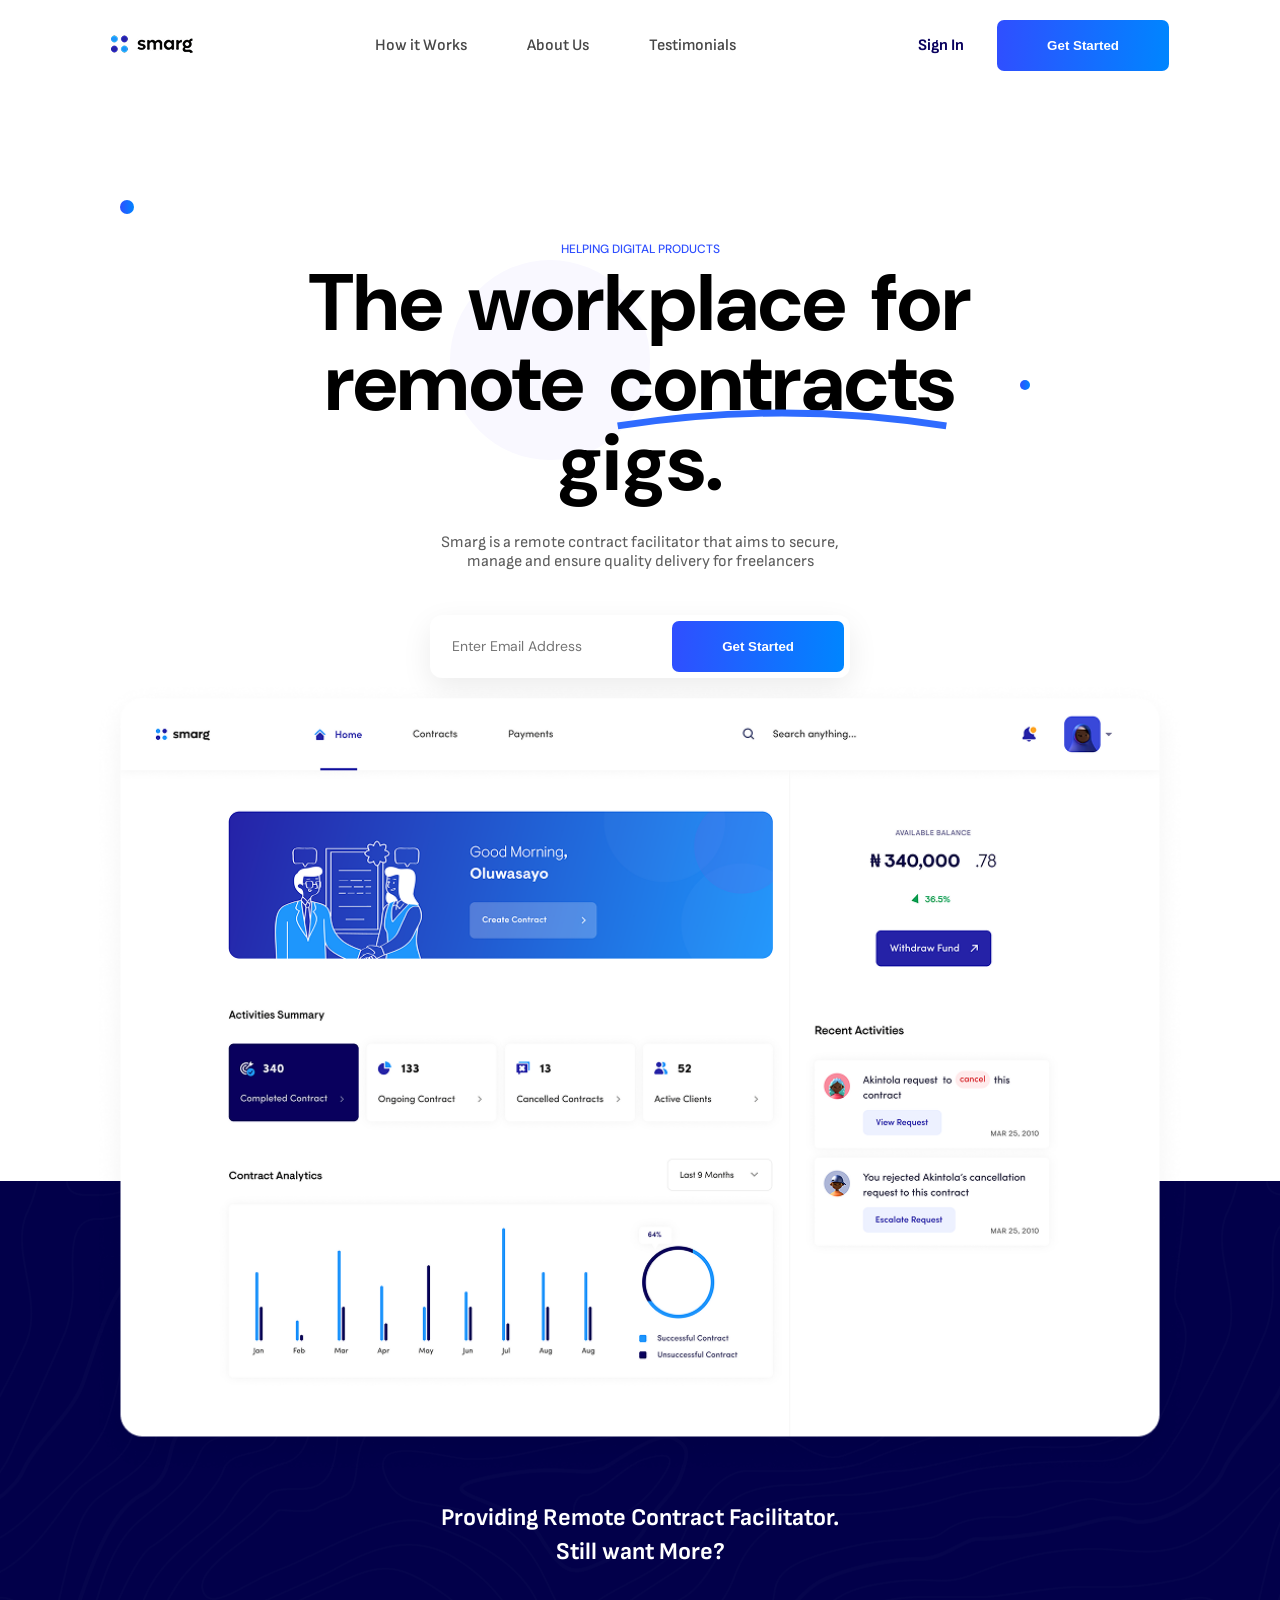
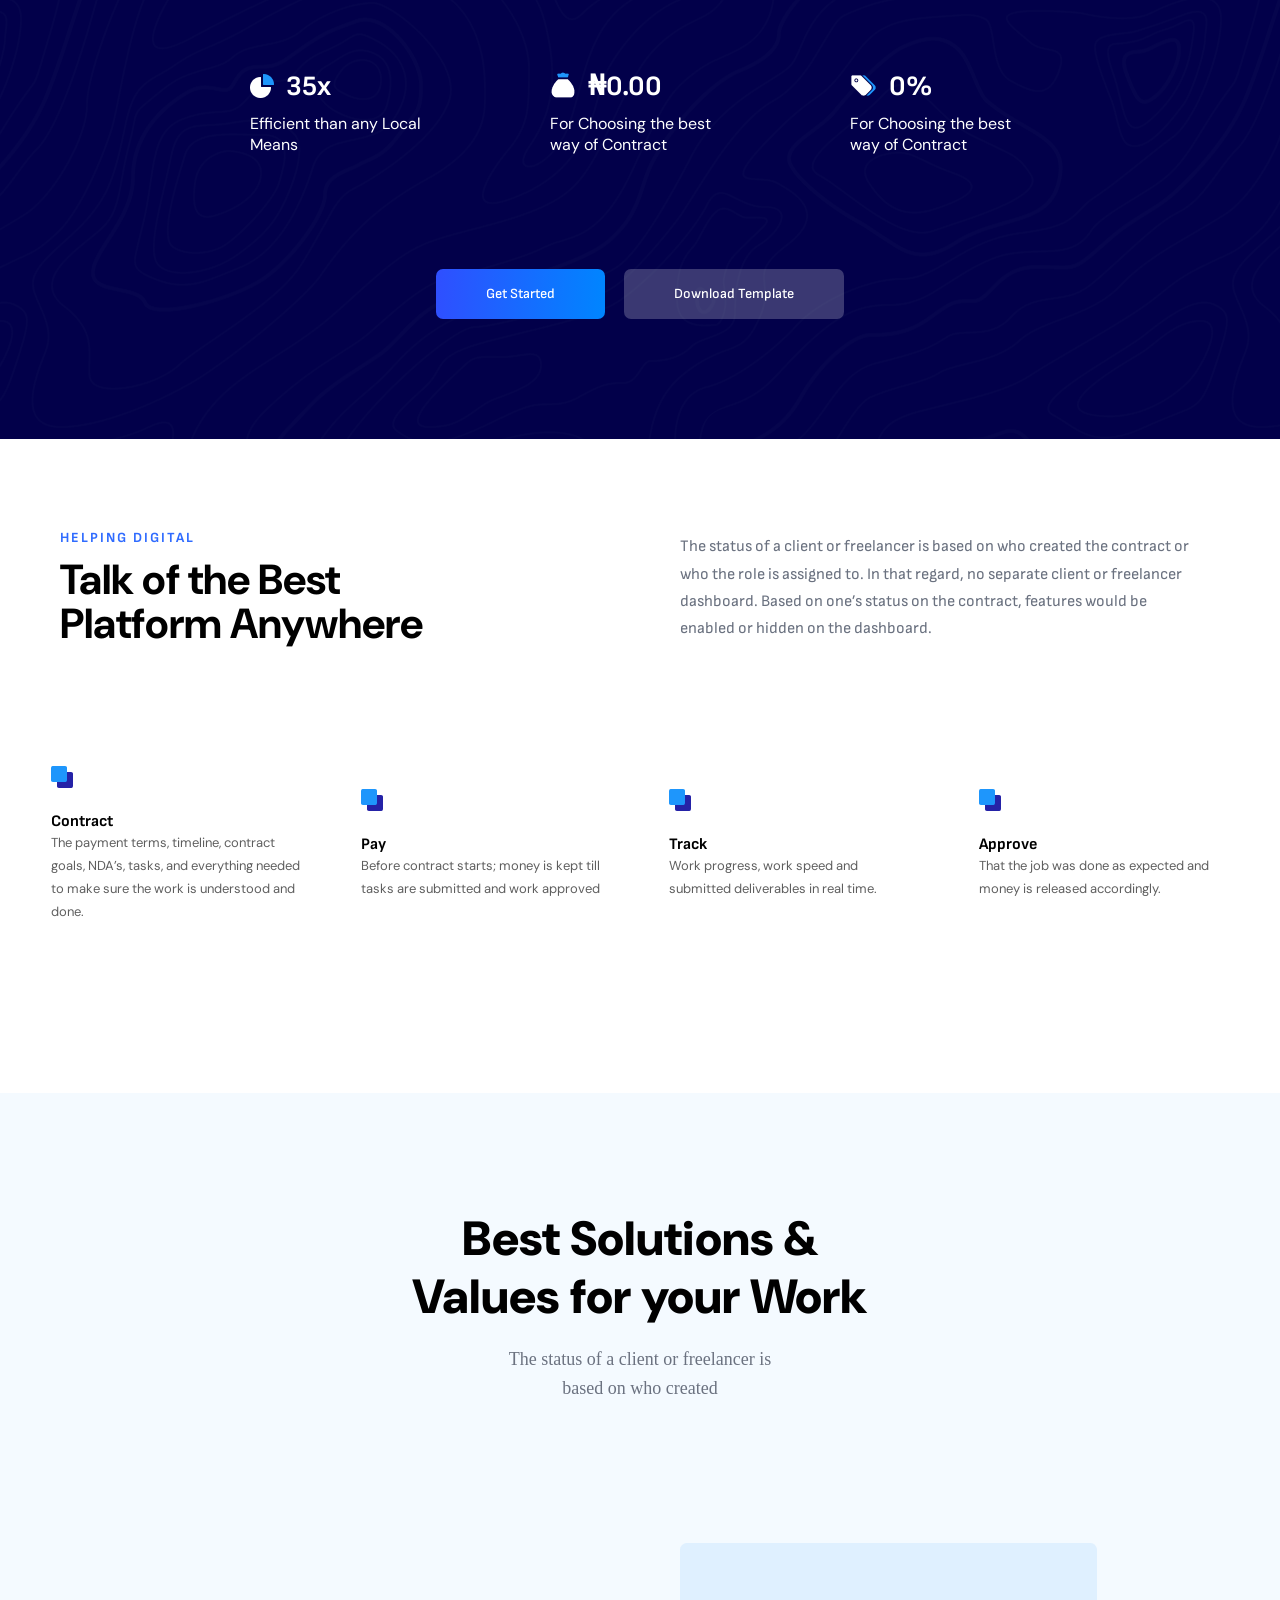
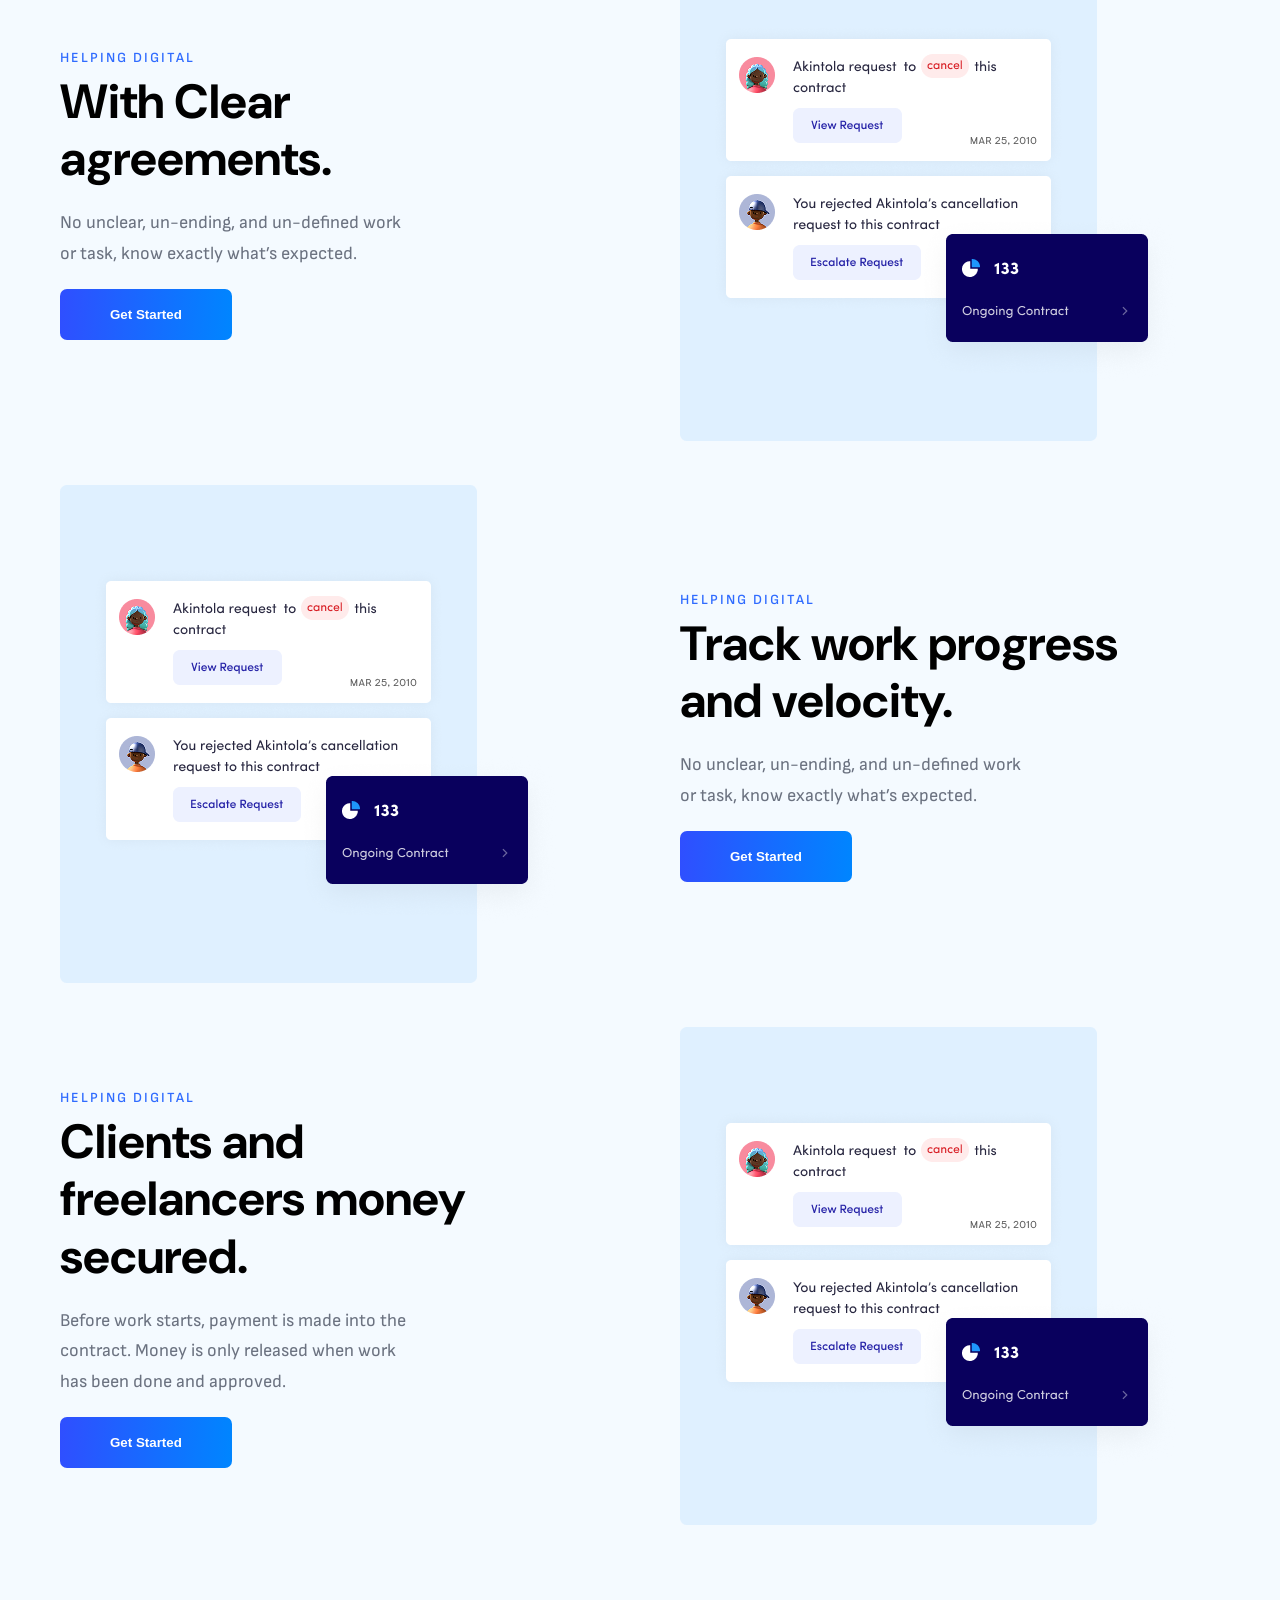
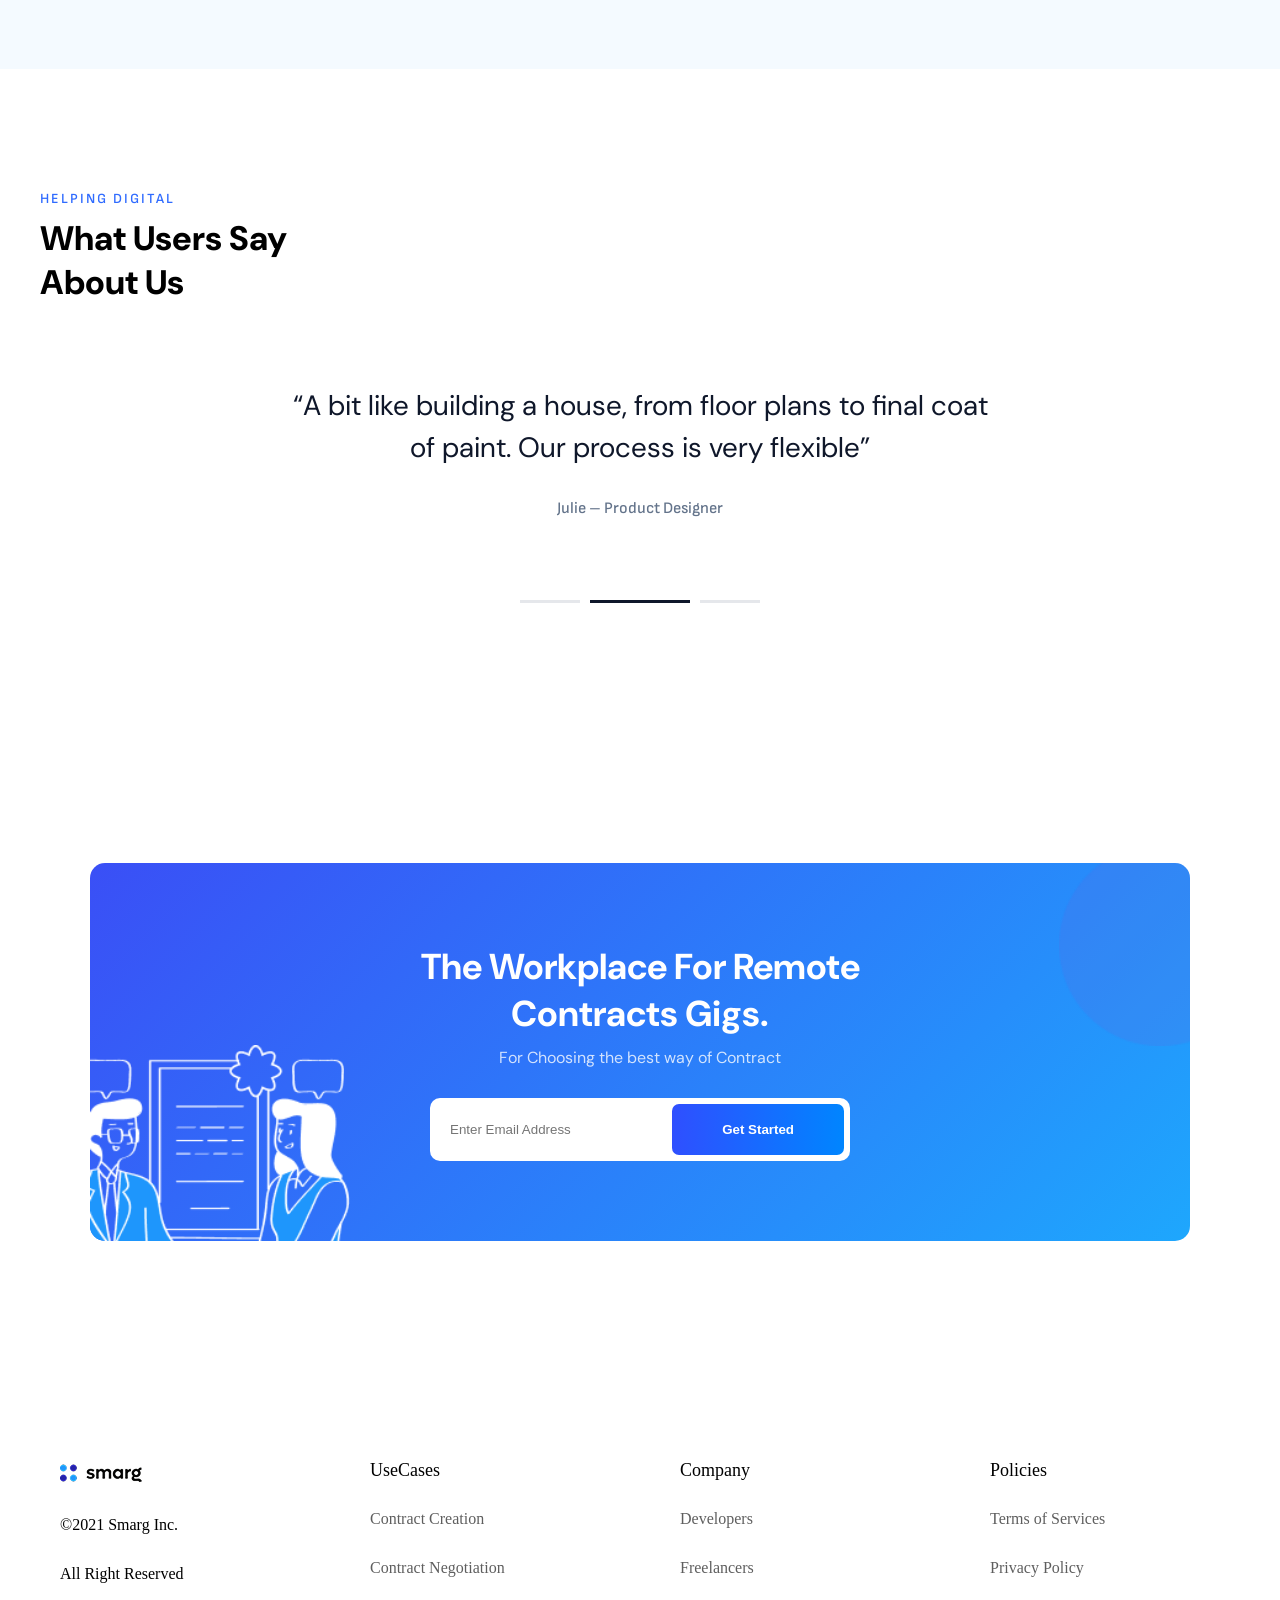
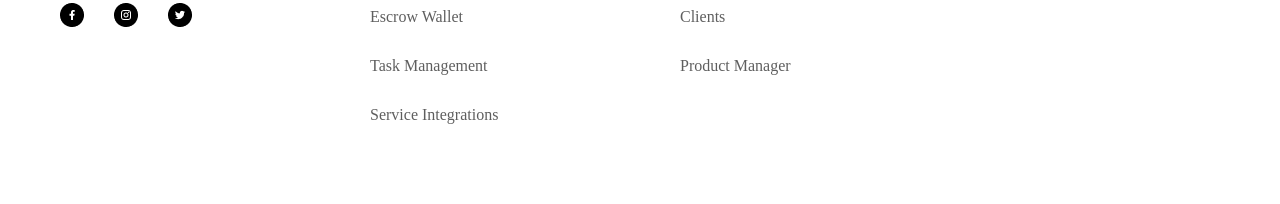
==== index.html @ bbb9fcf0 "Privacy pOLICY PAGE COMPLETED" ====
<!doctype html>
<html lang="en">
  <head>
    <meta charset="UTF-8" />
    <meta name="viewport" content="width=device-width, initial-scale=1.0" />
    <title>Home - Smarg</title>
    <link rel="stylesheet" href="assets/css/style.css" />
    <link rel="preconnect" href="https://fonts.googleapis.com" />
    <link rel="preconnect" href="https://fonts.gstatic.com" crossorigin />
    <link
      href="https://fonts.googleapis.com/css2?family=DM+Sans:ital,opsz,wght@0,9..40,100..1000;1,9..40,100..1000&family=Sofia+Sans:ital,wght@0,1..1000;1,1..1000&display=swap"
      rel="stylesheet"
    />
    <link rel="icon" type="image/jpeg/png" href="/assets/img/favicon.jpeg" />
  </head>
  <body>
    <!-- Header section  -->
    <section class="header">
      <div class="logo">
        <a href="index.html"><img src="assets/img/logo.png" /></a>
      </div>
      <div class="hamburger" id="hamburger">☰</div>

      <div class="mobile-menu" id="mobileMenu">
        <nav>
          <a href="#how">How it Works</a>
          <a href="about.html">About Us</a>
          <a href="#testimonials">Testimonials</a>
        </nav>

        <div class="nav-btn">
          <a href="#">Sign In</a>
          <button class="nav-sec">Get Started</button>
        </div>
      </div>
    </section>

    <!-- Hero Section  -->
    <section class="hero">
      <h4>Helping digital products</h4>

      <div class="hero-text">
        <h1>
          The workplace for remote
          <span class="highlight">
            contracts
            <svg class="underline" viewBox="0 0 200 20">
              <path
                d="M5 15 Q100 0 195 15"
                stroke="#2F6BFF"
                stroke-width="4"
                fill="none"
              />
            </svg>
          </span>
          gigs.
        </h1>
      </div>
      <p>
        Smarg is a remote contract facilitator that aims to secure, manage and
        ensure quality delivery for freelancers
      </p>
      <div class="hero-btn">
        <input type="email" placeholder="Enter Email Address" />
        <button class="nav-sec">Get Started</button>
      </div>
      <div class="bubble bubble1"></div>
      <div class="bubble bubble2"></div>
      <div class="bubble bubble3"></div>
    </section>
    <section class="dashboard-preview">
      <img src="assets/img/hero-img.png" class="dashboard-img" />
    </section>

    <section class="features">
      <h2>
        Providing Remote Contract Facilitator. <br />
        Still want More?
      </h2>
      <div class="features-grid">
        <div class="features-card">
          <div class="ft-head">
            <img src="assets/img/ft1.png" alt="features-icon" />
            <h3>35x</h3>
          </div>
          <p>Efficient than any Local Means</p>
        </div>
        <div class="features-card">
          <div class="ft-head">
            <img src="assets/img/ft2.png" alt="features-icon" />
            <h3>₦0.00</h3>
          </div>
          <p>For Choosing the best way of Contract</p>
        </div>
        <div class="features-card">
          <div class="ft-head">
            <img src="assets/img/ft3.png" alt="features-icon" />
            <h3>0%</h3>
          </div>
          <p>For Choosing the best way of Contract</p>
        </div>
      </div>
      <div class="features-btn">
        <button class="ft-btn">Get Started</button>
        <button class="ft-btn secondary">Download Template</button>
      </div>
    </section>

    <!-- Helping Digital Section  -->
    <section class="helping" id="how">
      <div class="helping-container">
        <div class="helping-left">
          <h3>HELPING DIGITAL</h3>
          <h2>Talk of the Best Platform Anywhere</h2>
        </div>

        <div class="helping-right">
          <p>
            The status of a client or freelancer is based on who created the
            contract or who the role is assigned to. In that regard, no separate
            client or freelancer dashboard. Based on one’s status on the
            contract, features would be enabled or hidden on the dashboard.
          </p>
        </div>
      </div>
      <div class="helping-grid">
        <div class="helping-card">
          <img src="assets/img/helping-icon.png" alt="helping-icon" />
          <h3>Contract</h3>
          <p>
            The payment terms, timeline, contract goals, NDA’s, tasks, and
            everything needed to make sure the work is understood and done.
          </p>
        </div>
        <div class="helping-card">
          <img src="assets/img/helping-icon.png" alt="helping-icon" />
          <h3>Pay</h3>
          <p>
            Before contract starts; money is kept till tasks are submitted and
            work approved
          </p>
        </div>
        <div class="helping-card">
          <img src="assets/img/helping-icon.png" alt="helping-icon" />
          <h3>Track</h3>
          <p>
            Work progress, work speed and submitted deliverables in real time.
          </p>
        </div>
        <div class="helping-card">
          <img src="assets/img/helping-icon.png" alt="helping-icon" />
          <h3>Approve</h3>
          <p>
            That the job was done as expected and money is released accordingly.
          </p>
        </div>
      </div>
    </section>
    <!-- CTA Features Section  -->
    <section class="cta">
      <h1>Best Solutions & Values for your Work</h1>
      <p>The status of a client or freelancer is based on who created</p>
      <div class="agreements">
        <div class="agreements-container">
          <div class="agreements-left">
            <span class="tag">HELPING DIGITAL</span>
            <h2>With Clear <br />agreements.</h2>
            <p>
              No unclear, un-ending, and un-defined work or task, know exactly
              what’s expected.
            </p>
            <button class="nav-sec">Get Started</button>
          </div>
          <div class="agreements-right">
            <img src="assets/img/cta1.png" alt="agreements ui" />
          </div>
        </div>

        <div class="agreements-container">
          <div class="agreements-left">
            <img src="assets/img/cta1.png" alt="agreements ui" />
          </div>
          <div class="agreements-left">
            <span class="tag">HELPING DIGITAL</span>
            <h2>Track work progress <br />and velocity.</h2>
            <p>
              No unclear, un-ending, and un-defined work or task, know exactly
              what’s expected.
            </p>
            <button class="nav-sec">Get Started</button>
          </div>
        </div>

        <div class="agreements-container">
          <div class="agreements-left">
            <span class="tag">HELPING DIGITAL</span>
            <h2>
              Clients and <br />freelancers money<br />
              secured.
            </h2>
            <p>
              Before work starts, payment is made into the contract. Money is
              only released when work has been done and approved.
            </p>
            <button class="nav-sec">Get Started</button>
          </div>
          <div class="agreements-right">
            <img src="assets/img/cta1.png" alt="agreements ui" />
          </div>
        </div>
      </div>
    </section>

    <!-- Testionials Section  -->
    <section class="testimonials" id="testimonials">
      <div class="testimonials-head">
        <span class="tag">HELPING DIGITAL</span>
        <h2>What Users Say<br />About Us</h2>
      </div>

      <div class="testimonial-wrapper">
        <div class="testimonial-slider" id="testimonialSlider">
          <div class="testimonial">
            <p>
              “A bit like building a house, from floor plans to final coat of
              paint. Our process is very flexible”
            </p>
            <span class="author">Julie – Product Designer</span>
          </div>

          <div class="testimonial">
            <p>
              “Working with this platform completely changed how we manage
              contracts. Everything is organized and clear.”
            </p>
            <span class="author">Daniel – Startup Founder</span>
          </div>

          <div class="testimonial">
            <p>
              “The easiest way I've ever managed freelance contracts. Payments
              and approvals are seamless.”
            </p>
            <span class="author">Sophia – Freelancer</span>
          </div>
        </div>
      </div>

      <div class="slider-indicator">
        <div class="line"></div>
        <div class="line active"></div>
        <div class="line"></div>
      </div>
    </section>

    <!-- FOOTER CTA Section  -->
    <section class="cta2">
      <div class="cta-banner">
        <img src="assets/img/footer-cta.png" class="cta-illustration" />
        <img src="assets/img/footer-cta2.png" class="cta-illustrat" />

        <div class="cta-content">
          <h2>The workplace for remote contracts gigs.</h2>
          <p>For Choosing the best way of Contract</p>

          <div class="cta-input">
            <input type="email" placeholder="Enter Email Address" />
            <button class="nav-sec">Get Started</button>
          </div>
        </div>
      </div>
    </section>
    <!-- FOOTER Section  -->
    <section class="footer">
      <div class="footer-card">
        <img src="assets/img/logo.png" alt="footer logo" />
        <p>©2021 Smarg Inc.</p>
        <p>All Right Reserved</p>
        <div class="socials">
          <img src="assets/img/facebook-icon.png" alt="facebook-icon" />
          <img src="assets/img/instagram-icon.png" alt="instagram-icon" />
          <img src="assets/img/twitter-icon.png" alt="twitter-icon" />
        </div>
      </div>
      <div class="footer-card">
        <h3>UseCases</h3>
        <a href="#">Contract Creation</a>
        <a href="#">Contract Negotiation</a>
        <a href="#">Escrow Wallet</a>
        <a href="#">Task Management</a>
        <a href="#">Service Integrations</a>
      </div>
      <div class="footer-card">
        <h3>Company</h3>
        <a href="#">Developers</a>
        <a href="#">Freelancers</a>
        <a href="#">Clients</a>
        <a href="#">Product Manager</a>
      </div>
      <div class="footer-card">
        <h3>Policies</h3>
        <a href="#">Terms of Services</a>
        <a href="privacy-policy.html">Privacy Policy</a>
      </div>
    </section>
    <script src="assets/js/script.js"></script>
  </body>
</html>
---- assets/css/style.css ----
@import url('https://fonts.googleapis.com/css2?family=DM+Sans:ital,opsz,wght@0,9..40,100..1000;1,9..40,100..1000&family=Sofia+Sans:ital,wght@0,1..1000;1,1..1000&display=swap');
* {
  margin: 0;
  padding: 0;
  box-sizing: border-box;
}

body {
  /* font-family: 'Rubik', sans-serif; */
  background: #ffffff;
}

.header{
    display: flex;
    flex-direction: row;
    justify-content: space-around;
    padding: 20px;
    /* margin-top: 50px; */
    align-content: center;
    align-items: center;
    position: relative;
}

nav{
    display: flex;
    flex-direction: row;
    justify-content: space-around;
    gap: 60px
}

nav a{
    display: flex;
    text-decoration: none;
    justify-content: space-around;
    color: #474747;
    font-weight: 600;
    letter-spacing: 0%;
    line-height: 100%;
    font-family: "Sofia Sans", sans-serif;
}

nav a:hover{
    color:#2F6BFF
}

.nav-btn{
    display: flex;
    gap: 33px;
    text-decoration: none;
    flex-direction: row;
    justify-content: center;
    align-items: center;
}

.nav-btn a{
    text-decoration: none;
     font-family: "Sofia Sans", sans-serif;
    font-weight: 700;
    color: #09005D;
}

.nav-btn a:hover{
    color: #2F4FFF;
}

.nav-sec{
    padding: 18px 50px;
    background: linear-gradient(92.21deg, #2F4FFF 0.53%, #0085FF 99.3%);
    border-radius: 7px;
    /* height: 50px; */
    color: #FFFFFF;
    border: none;
    font-weight: 800;
    transition: transform 0.3s ease, box-shadow 0.3s ease;
}
.nav-sec:hover{
    background:linear-gradient(135deg,#02004a,#1ea7fd);
    cursor: pointer;
    transform: scale(1.05);
}

.hamburger {
    display: none;
    font-size: 28px;
    cursor: pointer;
}

.mobile-menu {
    display: contents; 
}

/* HERO Section  */

.hero{
   /* position:relative; */
    display:flex;
    flex-direction: column;
    justify-content:center;
    align-items:center;
    text-align:center;
    margin-top: 150px;
   
}

.hero h4{
    color: #2F4FFF;
    text-align: center;
    font-weight: 500;
    font-size: 12px;
    line-height: 139%;
    letter-spacing: 17.5%;
    font-family: "DM Sans", sans-serif;
    text-transform: uppercase;
}


.hero h1{
    font-size: 80px;
    text-align: center;
    line-height: 100%;
    letter-spacing: 0%;
    word-spacing: 9px;
     font-family: "DM Sans", sans-serif;
     margin-top: 5px;
     max-width: 750px;
}
.highlight{
    position: relative;
    display: inline-block;
}

.underline{
    position: absolute;
    left: 0;
    bottom: -12px;
    width: 100%;
}
.hero-text{
    position: relative;
    z-index: 2;
}
.hero p{
    font-size: 16px;
    text-align: center;
    color: #000000A1;
    margin-top: 30px;
    max-width: 450px;
     font-family: "Sofia Sans", sans-serif;
}

.hero-btn{
    display:flex;
    align-items:center;
    background:white;
    border-radius:12px;
    padding:6px;
    width:420px;
    box-shadow:0px 10px 30px rgba(0,0,0,0.08);
    margin-top: 44px;
}

.hero-btn input{
    flex:1;
    border:none;
    outline:none;
    padding:16px;
    font-family:"DM Sans", sans-serif;
    font-size:14px;
}

.bubble{
    position:absolute;
    border-radius:50%;
    z-index: 1;
    animation:float 6s ease-in-out infinite;
    @keyframes float{
0%{transform:translateY(0);}
50%{transform:translateY(-10px);}
100%{transform:translateY(0);}
    }
}

.bubble1{
    width:14px;
    height:14px;
    background: linear-gradient(92.21deg, #2F4FFF 0.53%, #0085FF 99.3%);
    left:120px;
    top:200px;
}

.bubble2{
    width:10px;
    height:10px;
    background: linear-gradient(92.21deg, #2F4FFF 0.53%, #0085FF 99.3%);

    right:250px;
    top:380px;
}

.bubble3{
    width:200px;
    height:200px;
    background:#F9F8FF;
    left:450px;
    top:260px;
}

hero-img{
    position: absolute;
    animation:float 6s ease-in-out infinite;
    @keyframes float{
0%{transform:translateY(0);}
50%{transform:translateY(-10px);}
100%{transform:translateY(0);}
    }
}

.dashboard-preview{
    text-align:center;
}

.dashboard-img{
    max-width:1100px;
    width:100%;
    margin-bottom:-300px;
    position:relative;
    z-index:2;
border-radius:20px;
}

/* Features Section  */

.features{
    background:#02004a;
    background-image:url(/assets/img/das-back.png);
    padding-top:320px;
    padding-bottom:120px;
    color:white;
    text-align:center;
    /* position:relative; */
}


.features h2{
    color: white;
   font-family: "Sofia Sans", sans-serif;
   font-size: 24px;
   line-height: 34px;
   letter-spacing: 0%;
   font-weight: 700;
}

.features-grid{
    display:grid;
    grid-template-columns: repeat(3, auto);
    justify-content:center;
    gap:80px;
    margin-top:80px;
}

.ft-head{
    display:flex;
    align-items:center;
    gap:12px;
}

.ft-head h3{
    font-size:28px;
     font-family: "Sofia Sans", sans-serif;
}
.features-card{
    text-align: left;
    display: flex;
    justify-content: center;
    flex-direction: column;
    padding: 20px;
    max-width:220px;
}

.features-card p{
    padding-top: 10px;
    font-family: "DM Sans", sans-serif;
}

.features-btn{
    display: flex;
    flex-direction: row;
    justify-content: center;
    gap: 19px;
    padding-top: 94px;
}

.ft-btn{
    padding: 18px 50px;
    border-radius: 7px;
    background: linear-gradient(92.21deg, #2F4FFF 0.53%, #0085FF 99.3%);
    border: none;
    color: white;
    font-family: "Sofia Sans", sans-serif;
    font-weight: 500;
    font-size: 14px;
    line-height: 100%;
    letter-spacing: 0%;
    cursor: pointer;
    
}
.ft-btn:hover{
    background:linear-gradient(135deg,#0c06d1,#055484);
}

.secondary{
     background: rgba(255, 255, 255, 0.22);

}

.secondary:hover{
    background:rgba(31, 100, 204, 0.22);
}

/* Helping Digital Section  */
.helping{
    padding:70px 1px;
}

.helping-container{
    max-width:1200px;
    margin:auto;
    display:grid;
    grid-template-columns:1fr 1fr;
    align-items:center;
    gap:80px;
    padding: 20px;
}

.helping-left h3{
    color:#2F6BFF;
    font-size:14px;
    letter-spacing:2px;
    margin-bottom:12px;
    font-family: "Sofia Sans", sans-serif;
}

.helping-left h2{
    font-size:42px;
    line-height:44px;
    letter-spacing: 0%;
    font-weight: 700;
    max-width:420px;
    font-family: "DM Sans", sans-serif;
}

.helping-right p{
    font-size:16px;
    line-height:1.7;
    color:#6b7280;
    max-width:520px;
    font-family: "Sofia Sans", sans-serif;
}

.helping-grids{
    display: grid;
    grid-template-columns: repeat(2, auto);
    padding: 100px 50px;
    align-items: center;
    justify-content: center;
    gap: 60px;
}
.helping-grid{
    display: grid;
    grid-template-columns: repeat(4, auto);
    padding: 100px 50px;
    align-items: center;
    justify-content: center;
    gap: 60px;
}


.helping-card{
    max-width: 250px;
   cursor: pointer;
   transition: transform 0.3s ease, box-shadow 0.3s ease;
    
}
.helping-card:hover{
    transform: scale(1.05);
}

.helping-card h3{
    font-size: 16px;
    font-family: "Sofia Sans", sans-serif;
    font-weight: 700;
    margin-top: 20px;

}

.helping-card p{
    font-size: 13px;
    font-family: "DM Sans", sans-serif;
    color: rgba(0, 0, 0, 0.63);
    line-height: 23px;
    letter-spacing: 0%;

}

/* CTA Features Section  */
.cta{
    background: rgba(244, 250, 255, 1);
    width: 100%;

}

.cta h1{
    font-family:"DM Sans", sans-serif;
    font-weight:900;
    font-size:48px;
    line-height:1.2;
    max-width:500px;
    padding-top: 117px;
    margin:0 auto;
    text-align: center;
}

.cta p{
    margin:20px auto 0 auto;
    max-width:280px;
    font-size:18px;
    color:#6b7280;
    line-height:1.6;
    text-align: center;
}

.cta-ft h4{
    color:#0085FF;
}

.agreements{
    padding:120px 20px;
}

.agreements-container{
    max-width:1200px;
    margin:auto;
    display:grid;
    grid-template-columns:1fr 1fr;
    align-items:center;
    gap:80px;
    padding-top: 54px;
    padding: 20px;
}


.tag{
    color:#2F6BFF;
    font-size:14px;
    letter-spacing:2px;
    font-weight:600;
    font-family: "Sofia Sans", sans-serif;
}

.agreements-left{
    max-width:480px;
}

.agreements-left h2{
    font-size:48px;
    line-height:1.2;
    padding-top: 7px;
    font-family:"DM Sans", sans-serif;
}

.agreements-left p{
    text-align:left;
    color:#6b7280;
    line-height:1.7;
    margin:20px 0 20px 0;
    max-width: 350px;
    font-family: "Sofia Sans", sans-serif;
}


.agreements-right {
    width:100%;
    max-width:480px;
}

.about2{
  width: 100%;
  height: auto;
  display: block;
  padding: 20px;

}

/* Testimonial Section  */
.testimonials{
padding:120px 20px;
text-align:center;
overflow:hidden;
}

.testimonials-head{
max-width:1200px;
margin:auto;
text-align:left;
}

.testimonials-head h2{
font-size:34px;
margin-top:10px;
font-family: "DM Sans", sans-serif;

font-weight: 800;
line-height: 44px;
letter-spacing: 0%;

}

.testimonial-wrapper{
margin-top:80px;
overflow:hidden;
}

.testimonial-slider{
display:flex;
transition:transform 0.4s ease;
}

.testimonial{
min-width:100%;
padding:0 20px;
}

.testimonial p{
font-size:28px;
line-height:1.5;
max-width:700px;
margin:auto;
color:#0f172a;
font-family: "DM Sans", sans-serif;
}

.author{
display:block;
margin-top:30px;
color:#64748b;
font-weight:500;
font-family: "Sofia Sans", sans-serif;
}

.slider-indicator{
display:flex;
justify-content:center;
gap:10px;
margin-top:40px;
}

.line{
width:60px;
height:3px;
background:#e5e7eb;
transition:all .3s;
cursor: pointer;
}

.line.active{
width:100px;
background:#0f172a;
}

/* Footer CTA Section  */
.cta2{
    padding: 20px;
}
.cta-banner{
max-width:1100px;
margin:120px auto;
background:linear-gradient(135deg,#3a4ff6,#1ea7fd);
border-radius:15px;
padding:80px 20px;
position:relative;
overflow:hidden;
text-align:center;
}

.cta-content{
max-width:700px;
margin:auto;
color:white;
}

.cta-content h2{
max-width:500px;
margin:0 auto;
text-align:center;
font-size: 36px;
font-family: "DM Sans", sans-serif;
text-transform: capitalize;
}

.cta-content p{
max-width:400px;
font-size: 16px;
font-weight: 400;
margin:10px auto 30px auto;
text-align:center;
font-family: "DM Sans", sans-serif;
color: #FFFFFFC9;

}

.cta-illustration{
position:absolute;
bottom:0;
left:0;
width:260px;
}

.cta-illustrat{
position:absolute;
top:0;
right:0;
width:131px;
pointer-events:none;
}

.cta-input{
display:flex;
justify-content:center;
background:white;
padding:6px;
border-radius:10px;
max-width:420px;
margin:30px auto 0;
font-family: "Sofia Sans", sans-serif;
}

.cta-input input{
flex:1;
border:none;
padding:14px;
outline:none;
}

/* Footer Section  */
.footer{
    display:grid;
    grid-template-columns:repeat(4, 1fr);
    max-width:1200px;
    margin:auto;
    padding:80px 20px;
    gap:80px;
}
.footer p{
    padding-top: 31px;
}

.footer-card{
    display:flex;
    flex-direction:column;
}
.socials{
    padding-top: 20px;
    display: flex;
    flex-direction: row;
    gap: 30px;
     transition: transform 0.3s ease, box-shadow 0.3s ease;
}
.socials img:hover{
    opacity: 0.3;
    transform: scale(1.05);
}
.footer h3{
    font-size: 18px;
    font-weight: 500;
    line-height: 100%;
    letter-spacing: 0%;
    
}

.footer a{
    text-decoration: none;
    color: #000000A1;
    display: flex;
    flex-direction: column;
    gap: 60px;
    padding-top: 31px;
    transition: transform 0.3s ease, box-shadow 0.3s ease;
}
.footer a:hover{
    color:#0085FF;
    transform: scale(1.05);
}

.footer-card img{
    max-width: 82px;
}

/* Policy Section */
.policies {
    padding: 80px 20px;
    display: flex;
    justify-content: center;
    margin-top: 150px;
}

.policies-container {
    max-width: 900px;
    width: 100%;
}

.policies h2 {
    font-size: 28px;
    font-weight: 800;
    color: #111;
    margin-bottom: 15px;
    margin-top: 40px;
    font-family: "Sofia Sans", sans-serif;
}

.policies h3 {
    font-size: 18px;
    font-weight: 700;
    color: #111;
    margin-top: 25px;
    margin-bottom: 10px;
    font-family: "Sofia Sans", sans-serif;
}

.policies p {
    font-size: 15px;
    line-height: 1.8;
    color: #666;
    margin-bottom: 20px;
    font-family: "Sofia Sans", sans-serif;
}

.policies h2:first-child {
    margin-top: 0;
}

/* Responsiveness */
@media (max-width: 450px) {
    nav{
        display: none;
    }
    .hamburger {
        display: block;
    }

    nav,
    .nav-btn {
        display: none;
    }
    .mobile-menu {
        display: none;
        position: absolute;
        top: 80px;
        left: 0;
        width: 100%;
        background: #fff;
        flex-direction: column;
        align-items: center;
        padding: 20px;
        gap: 20px;
        z-index: 1000;
    }

    .mobile-menu.active {
        display: flex;
    }

    .mobile-menu nav {
        display: flex;
        flex-direction: column;
        gap: 20px;
    }

    .mobile-menu .nav-btn {
        display: flex;
        flex-direction: column;
        gap: 15px;
    }
    
    .bubble3{
        display: none;
    }

    .hero h1{
        font-size: 48px;
        padding: 20px;
    }
    .features{
        padding-top: 100px;
    }
    .features-grid{
        grid-template-columns: 1fr;
        
    }
    .features-card{
        text-align: center;
        max-width: 500px;
    }
    .ft-head{
        text-align: center;
        justify-content: center;
    }
    .features-btn{
        flex-direction: column;
        padding: 30px;
    }
    .dashboard-img{
        margin-bottom: -100px;
        margin-top: 30px;
    }
    .helping-container{
        grid-template-columns: 1fr;
    }
    .helping-grid{
        grid-template-columns: 1fr;
    }
    .agreements-container{
        grid-template-columns: 1fr;
    }
    .agreements-left h2{
        font-size: 32px;
    }
    .agreements-left img{
        width: 100%;
        max-width: 420px;
    }
    .agreements-right img{
        width: 100%;
        max-width: 420px;
    }
    .about2{
        padding: 20px;
    max-width: 420px;
    }
    .cta-illustration{
        width: 100px;
    }

    .cta-content h2{
        font-size: 25px;
    }
    .cta-input{
        max-width: 420px;
        margin: 10px auto 0;
        padding: 3px;
    }
    .footer{
        grid-template-columns: 1fr;
    }
}
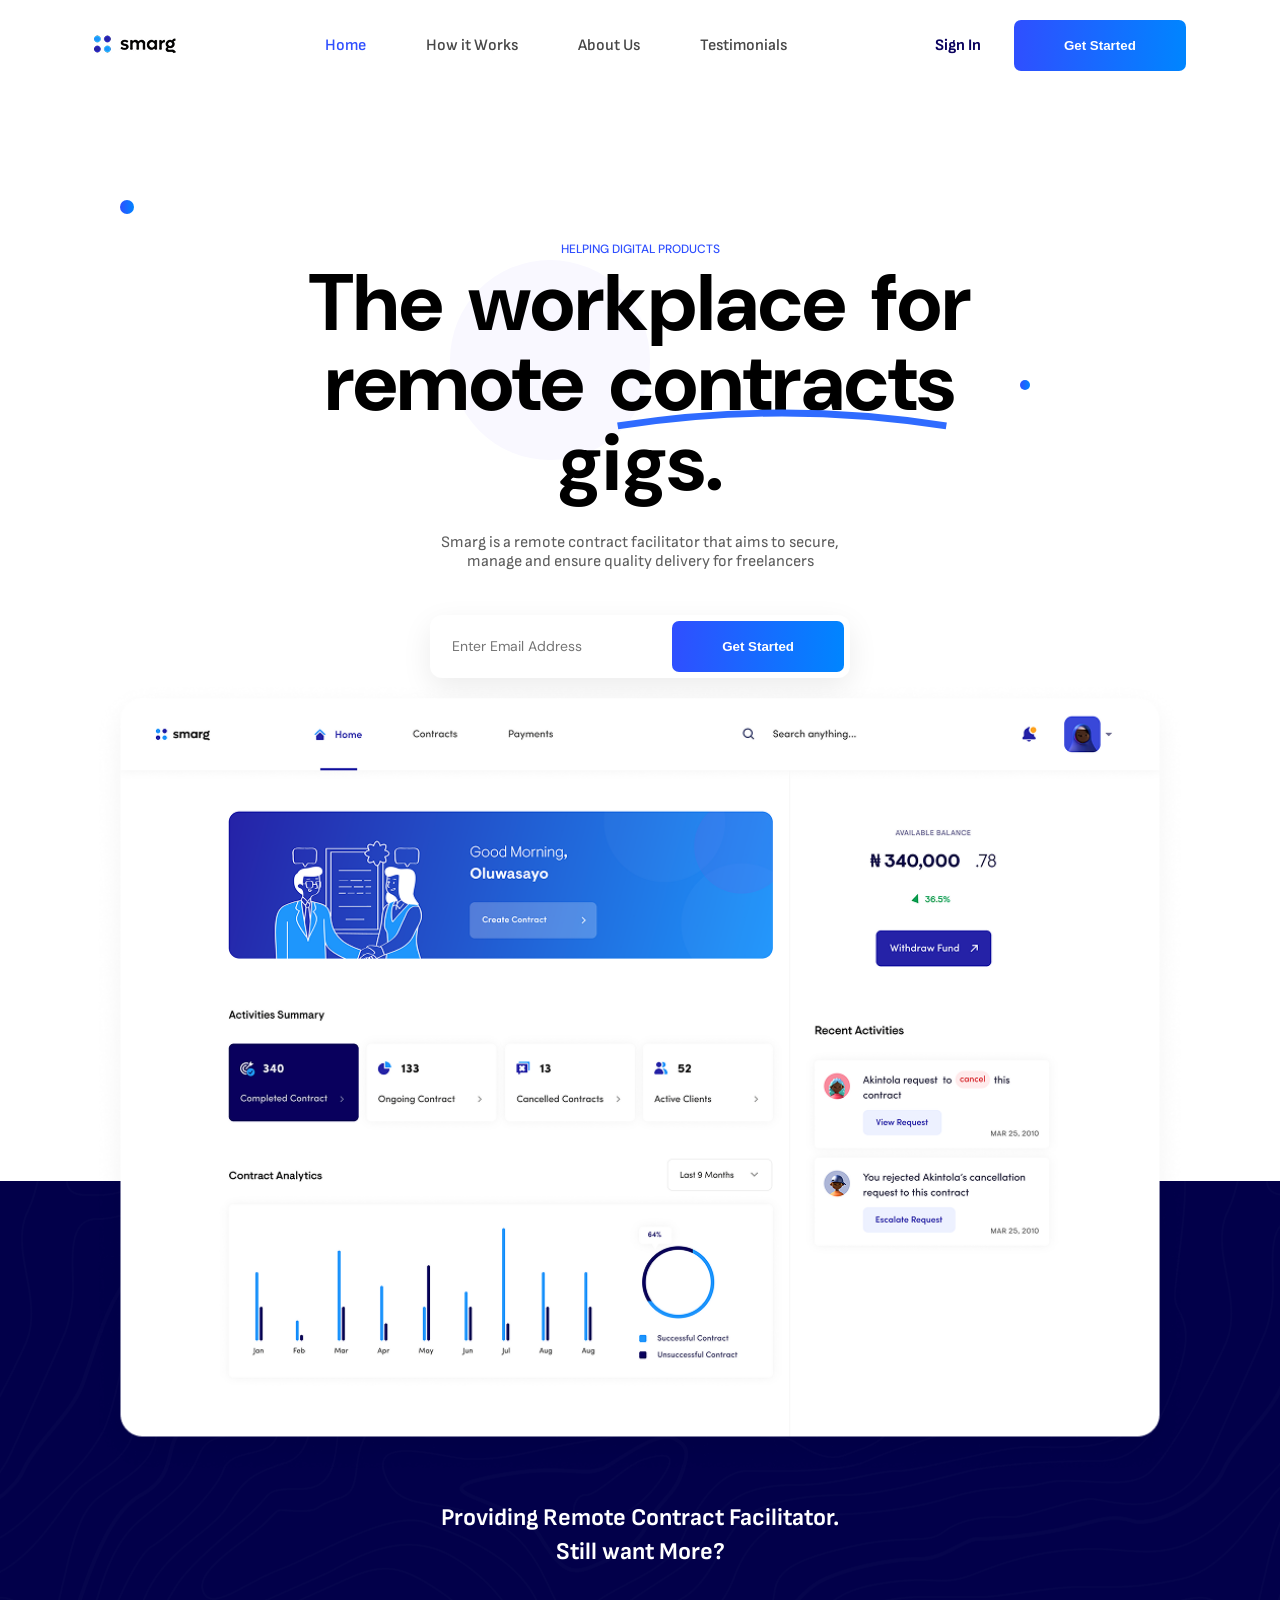
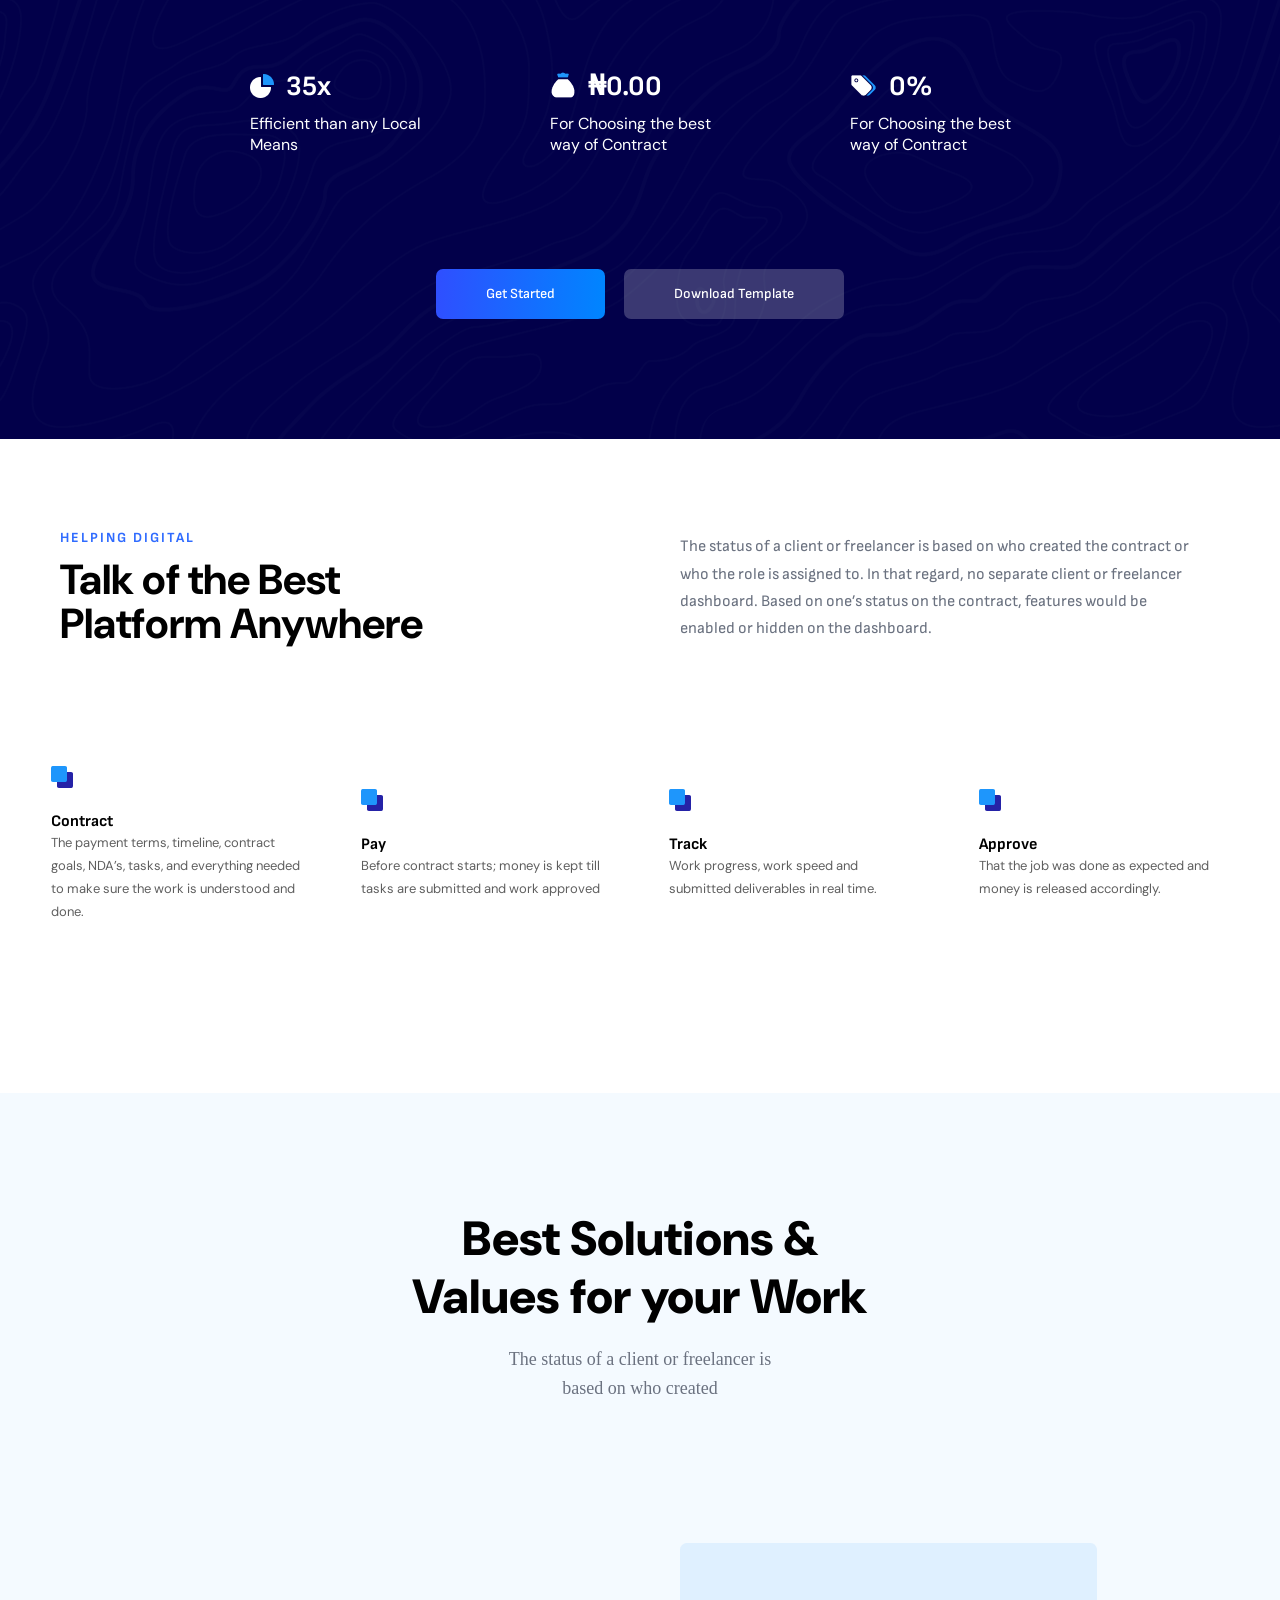
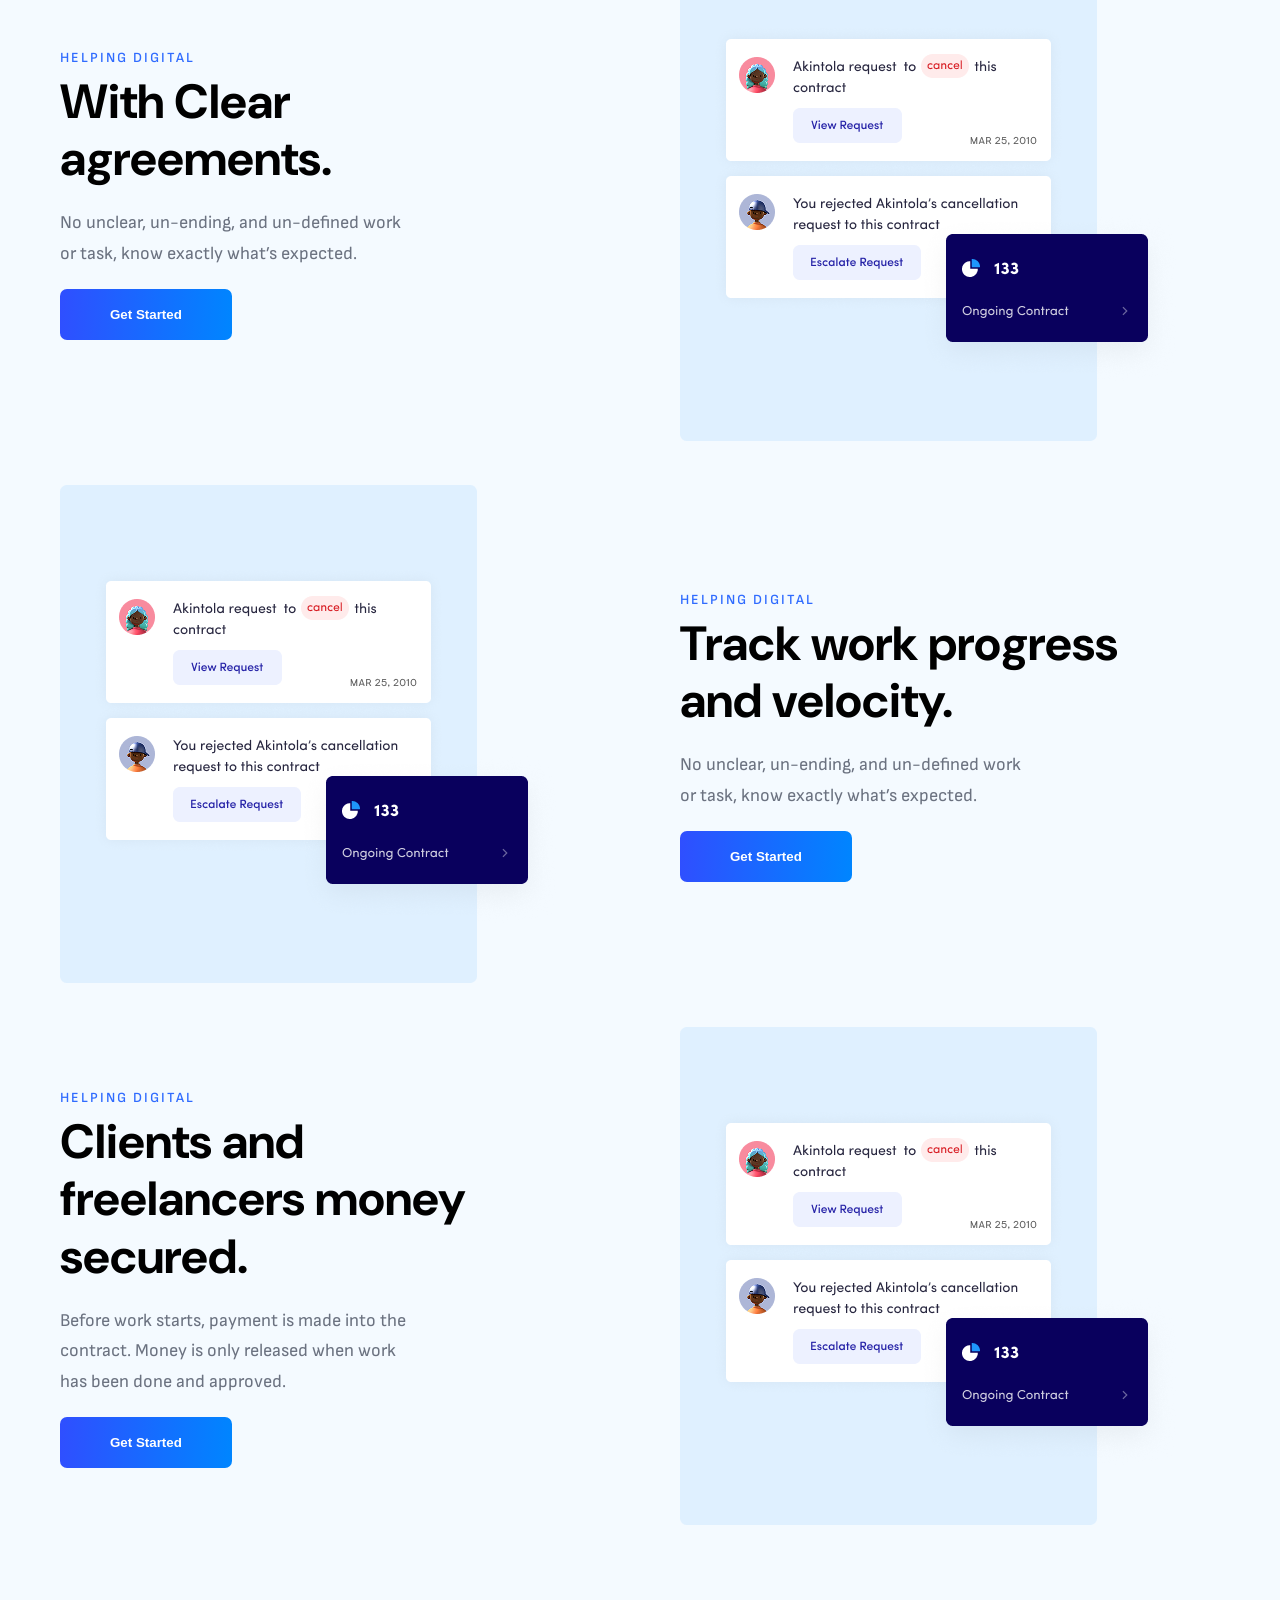
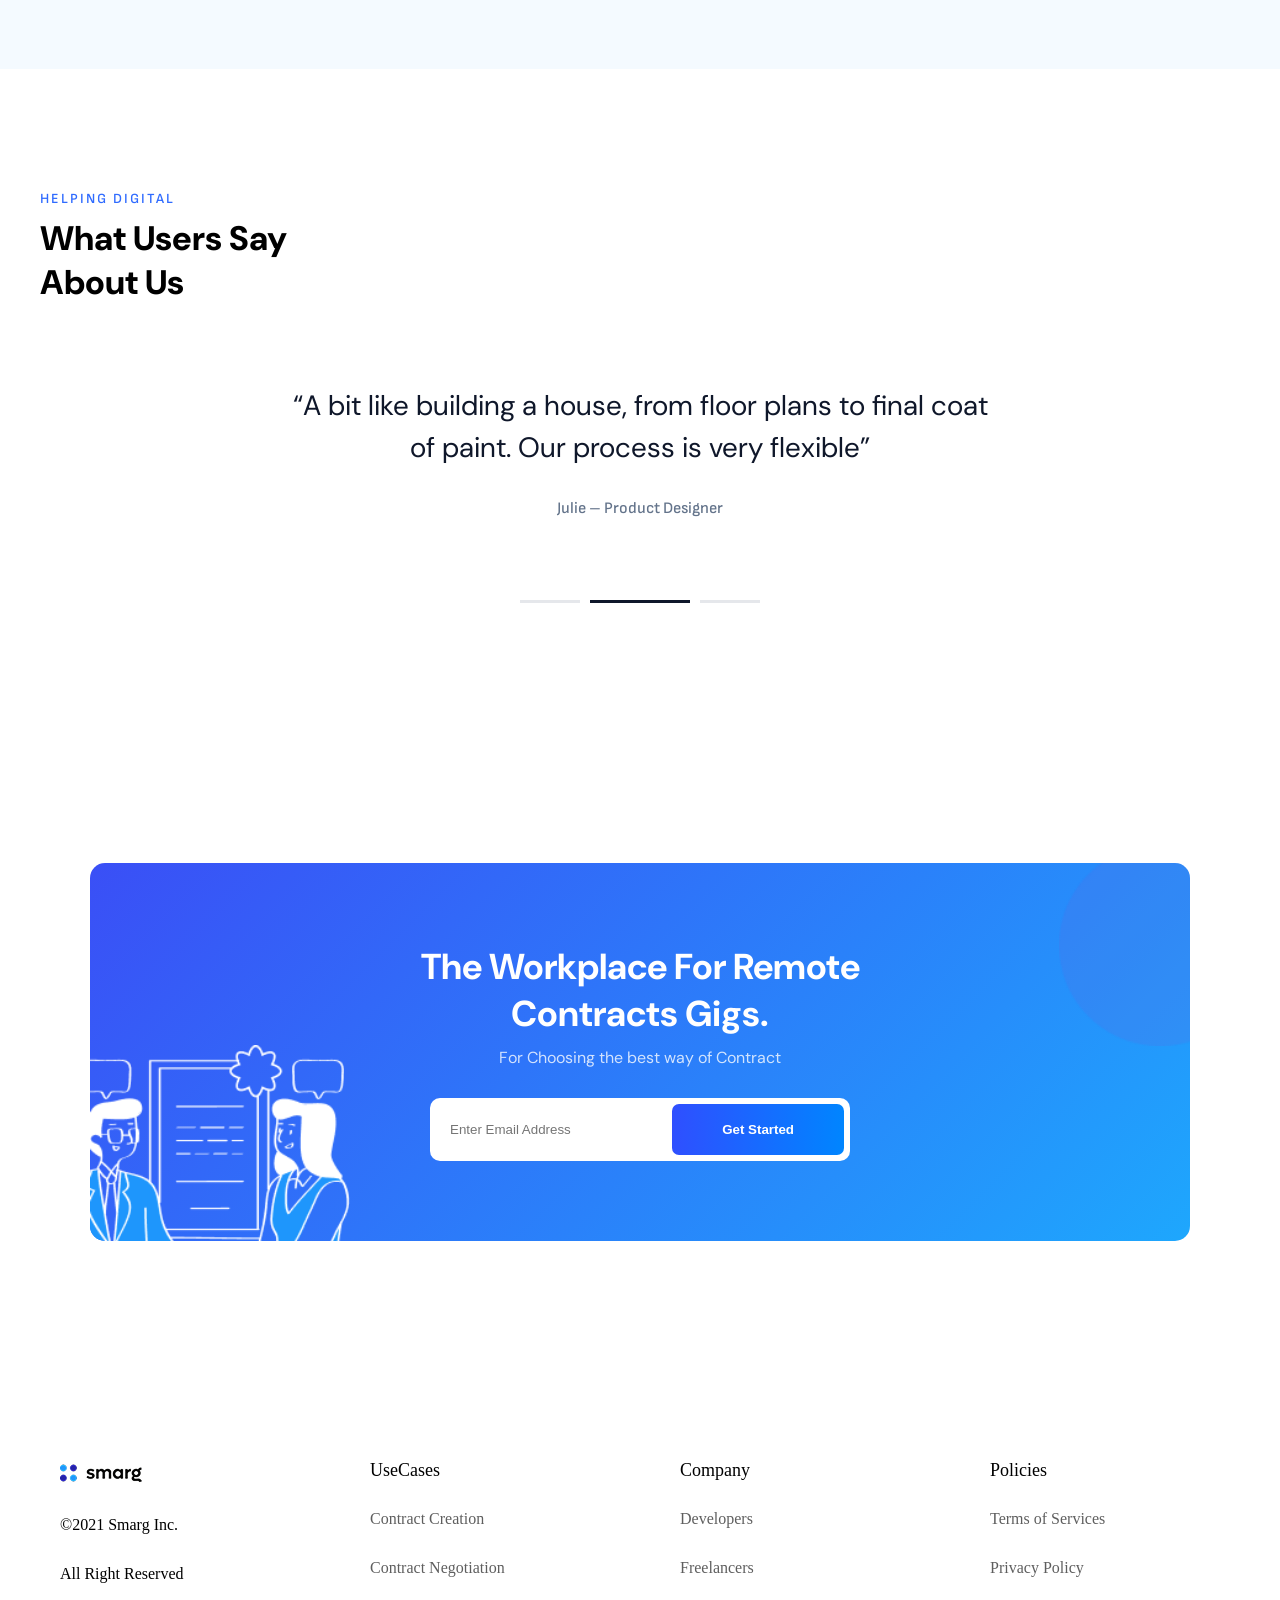
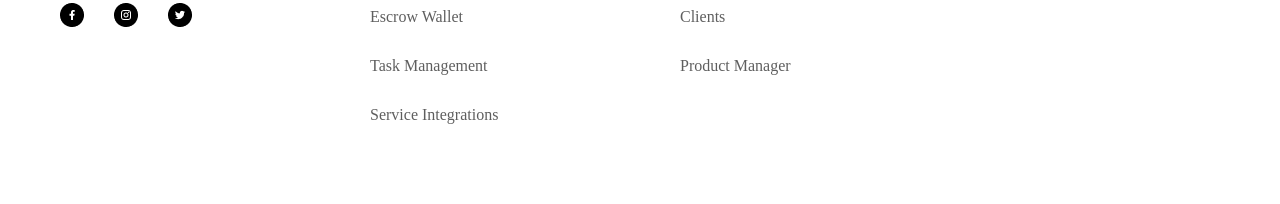
==== commit 5d9d146c: "Menu Fixed for Mobile" ====
--- a/index.html
+++ b/index.html
@@ -23,6 +23,7 @@
 
       <div class="mobile-menu" id="mobileMenu">
         <nav>
+          <a href="index.html">Home</a>
           <a href="#how">How it Works</a>
           <a href="about.html">About Us</a>
           <a href="#testimonials">Testimonials</a>
--- a/assets/css/style.css
+++ b/assets/css/style.css
@@ -43,6 +43,10 @@
     color:#2F6BFF
 }
 
+nav a.active{
+    color: #2F4FFF;
+}
+
 .nav-btn{
     display: flex;
     gap: 33px;
@@ -62,6 +66,7 @@
 .nav-btn a:hover{
     color: #2F4FFF;
 }
+
 
 .nav-sec{
     padding: 18px 50px;
@@ -740,6 +745,12 @@
 
 /* Responsiveness */
 @media (max-width: 450px) {
+
+    .header{
+    justify-content: space-between;
+    padding: 20px;
+
+    }
     nav{
         display: none;
     }
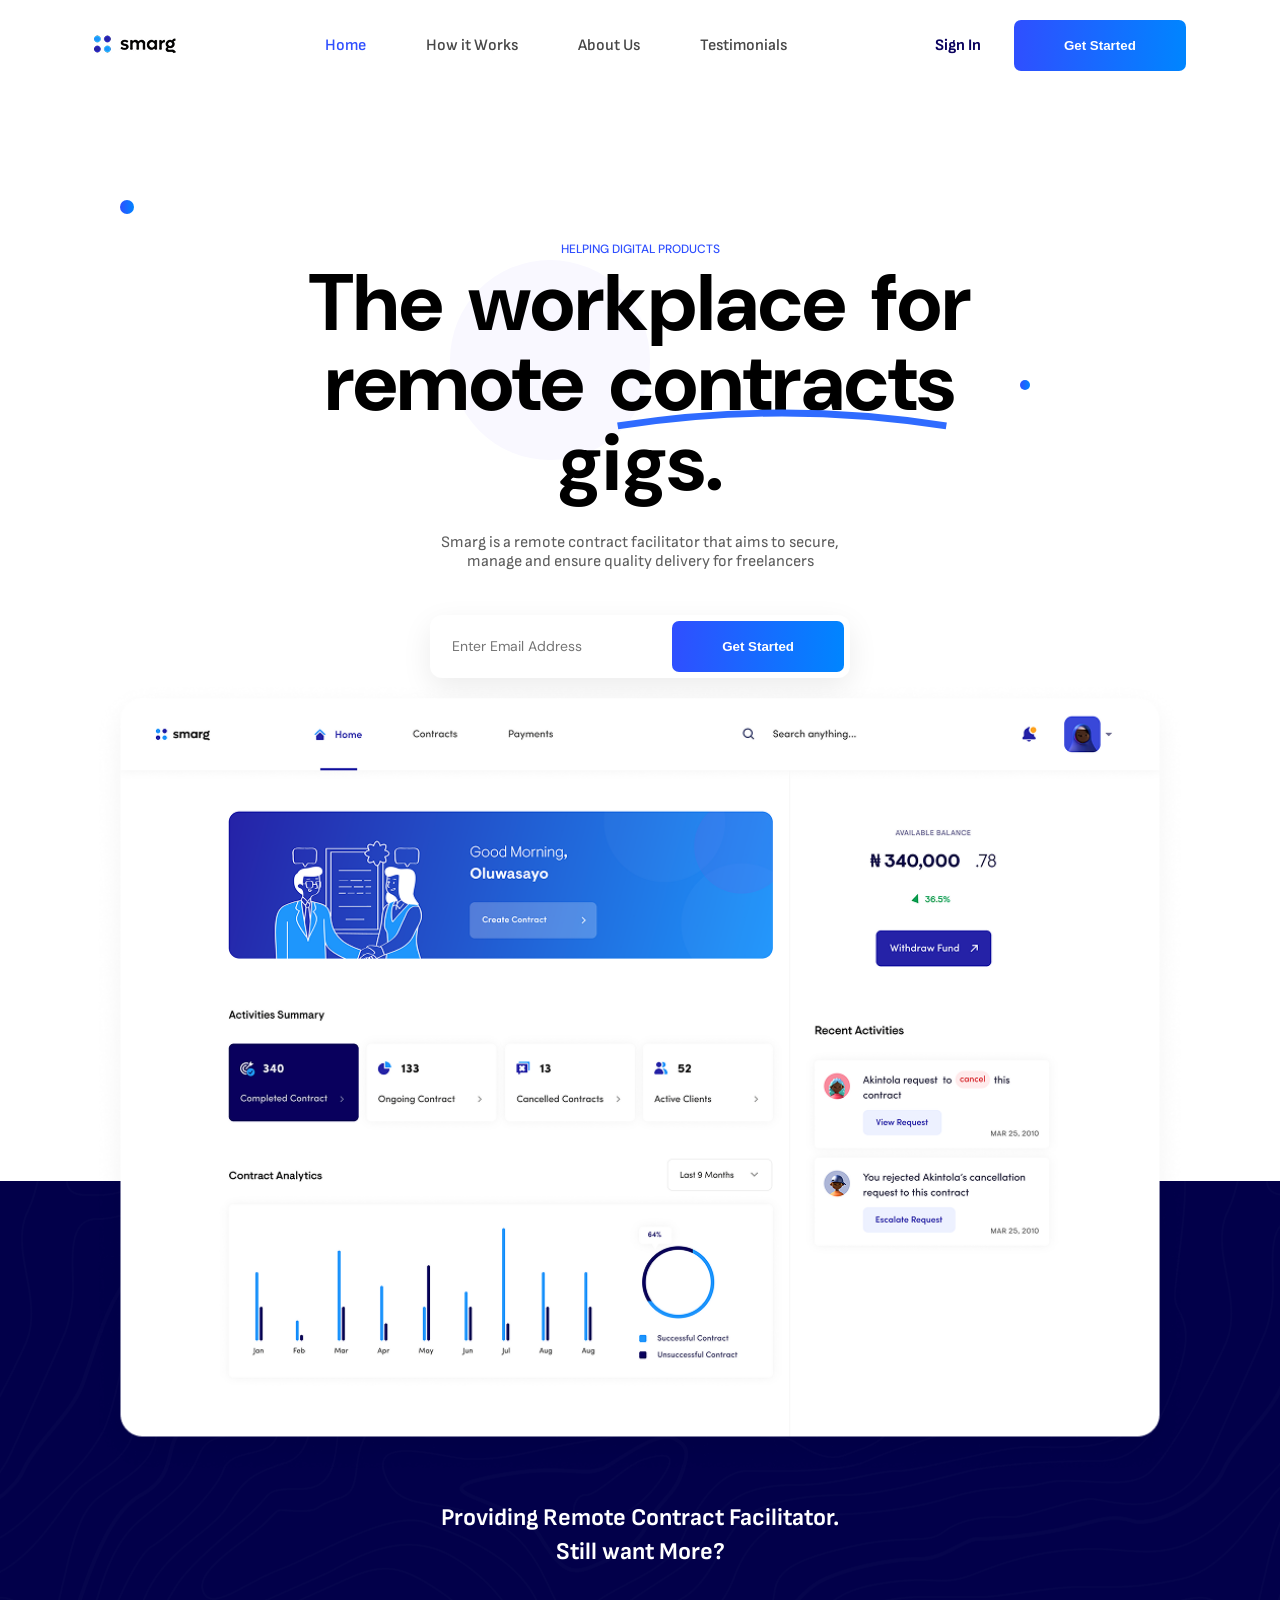
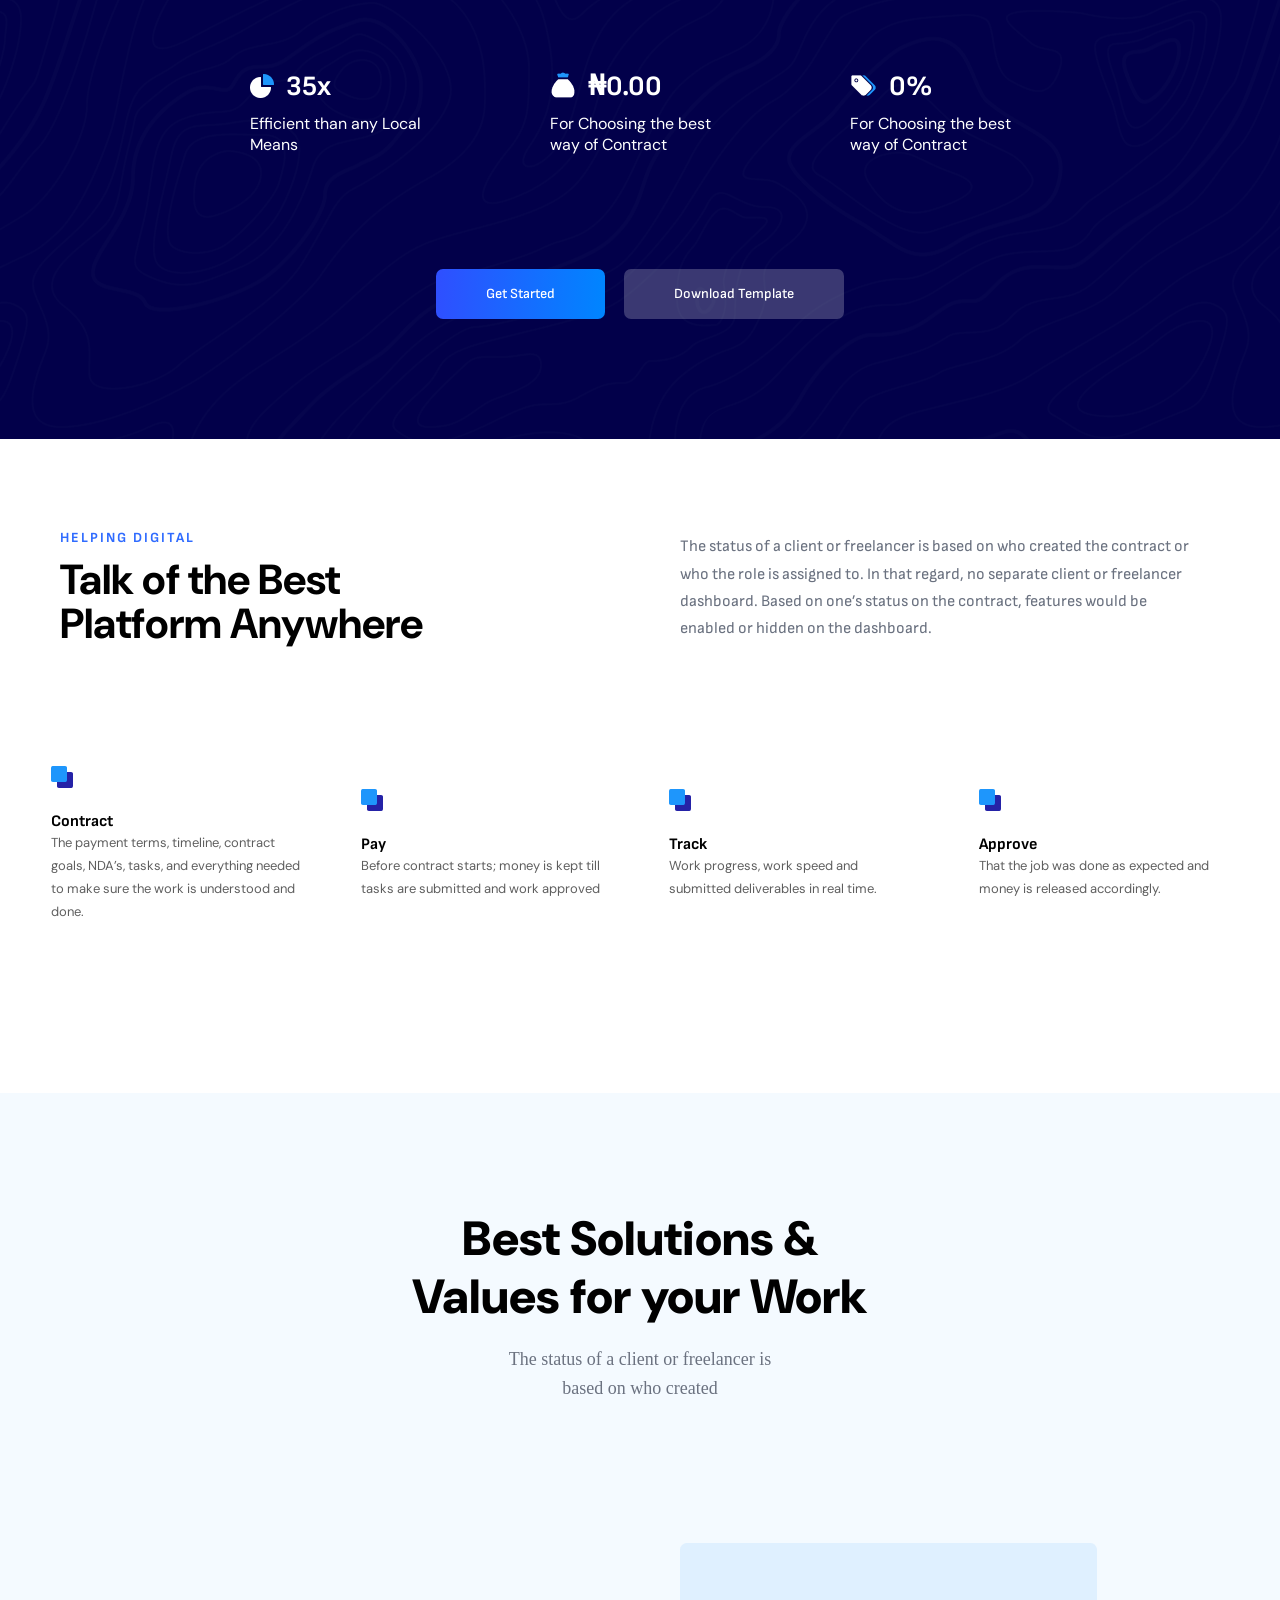
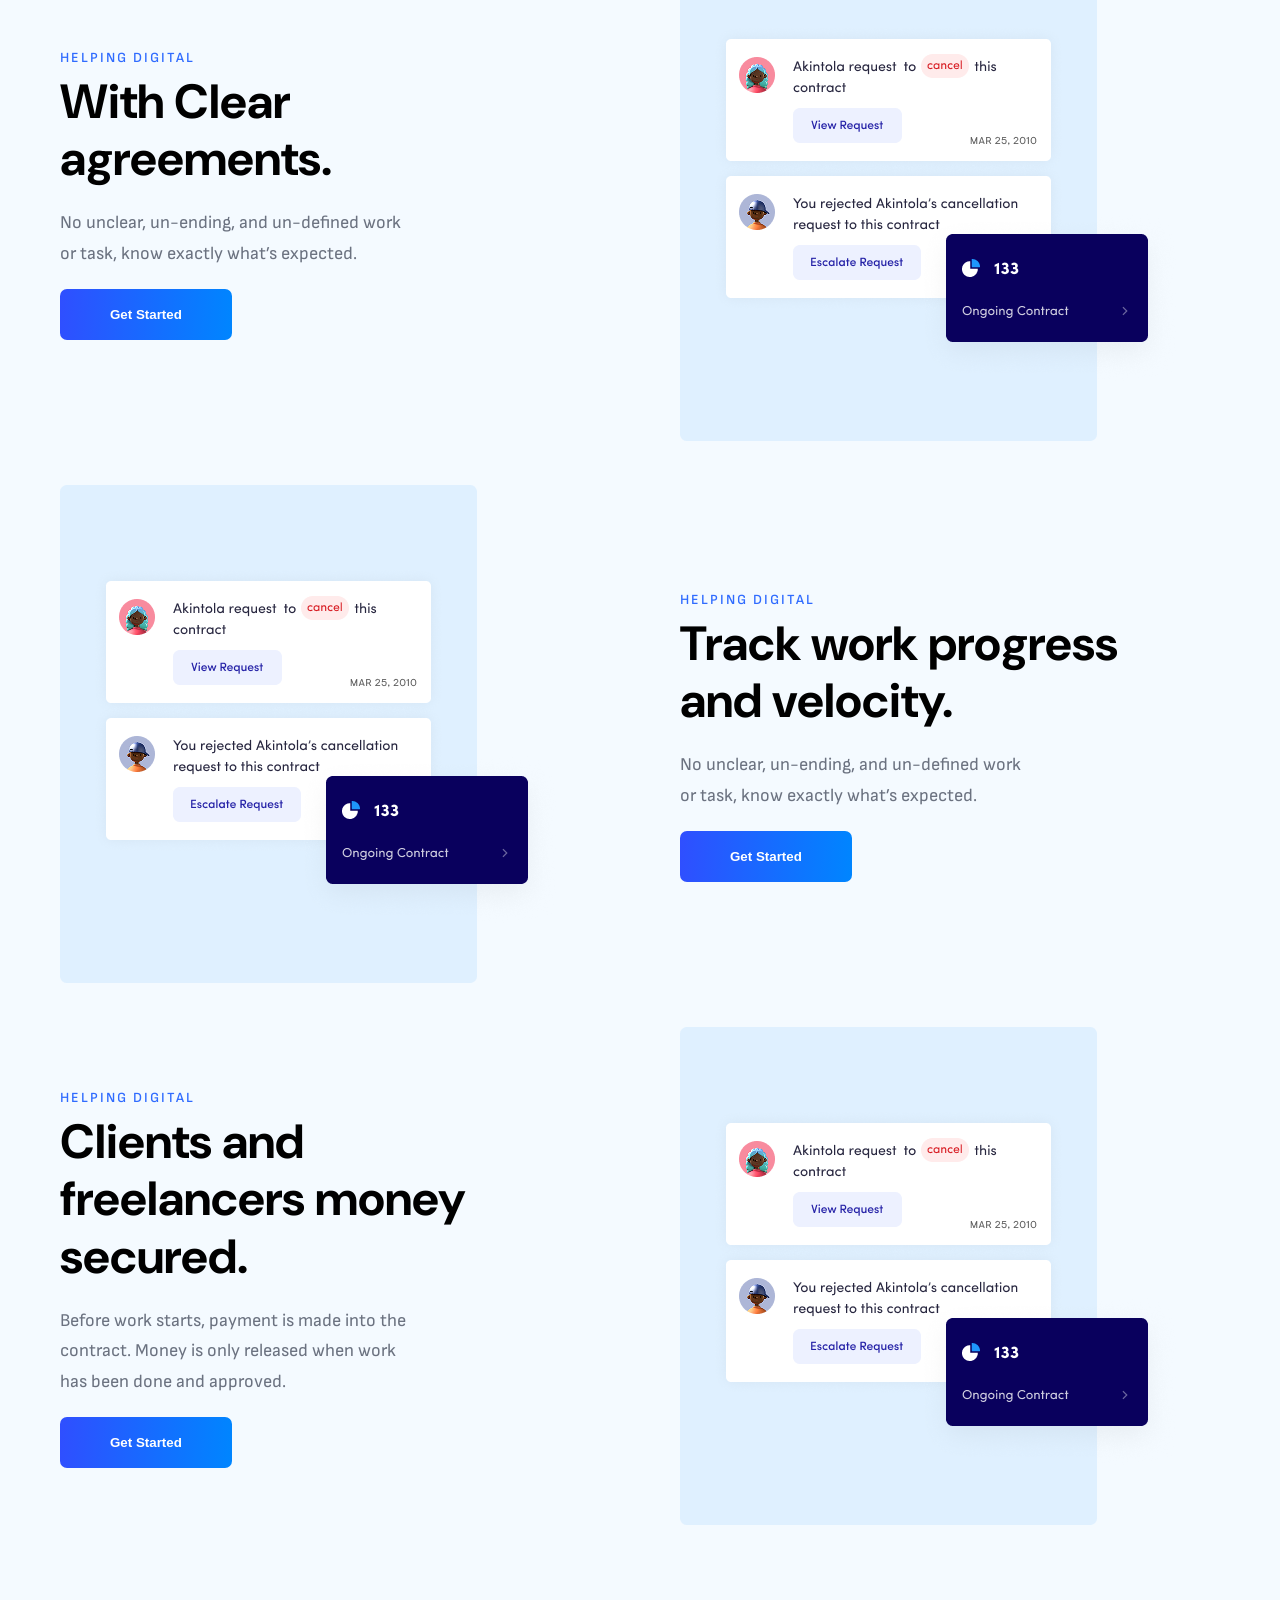
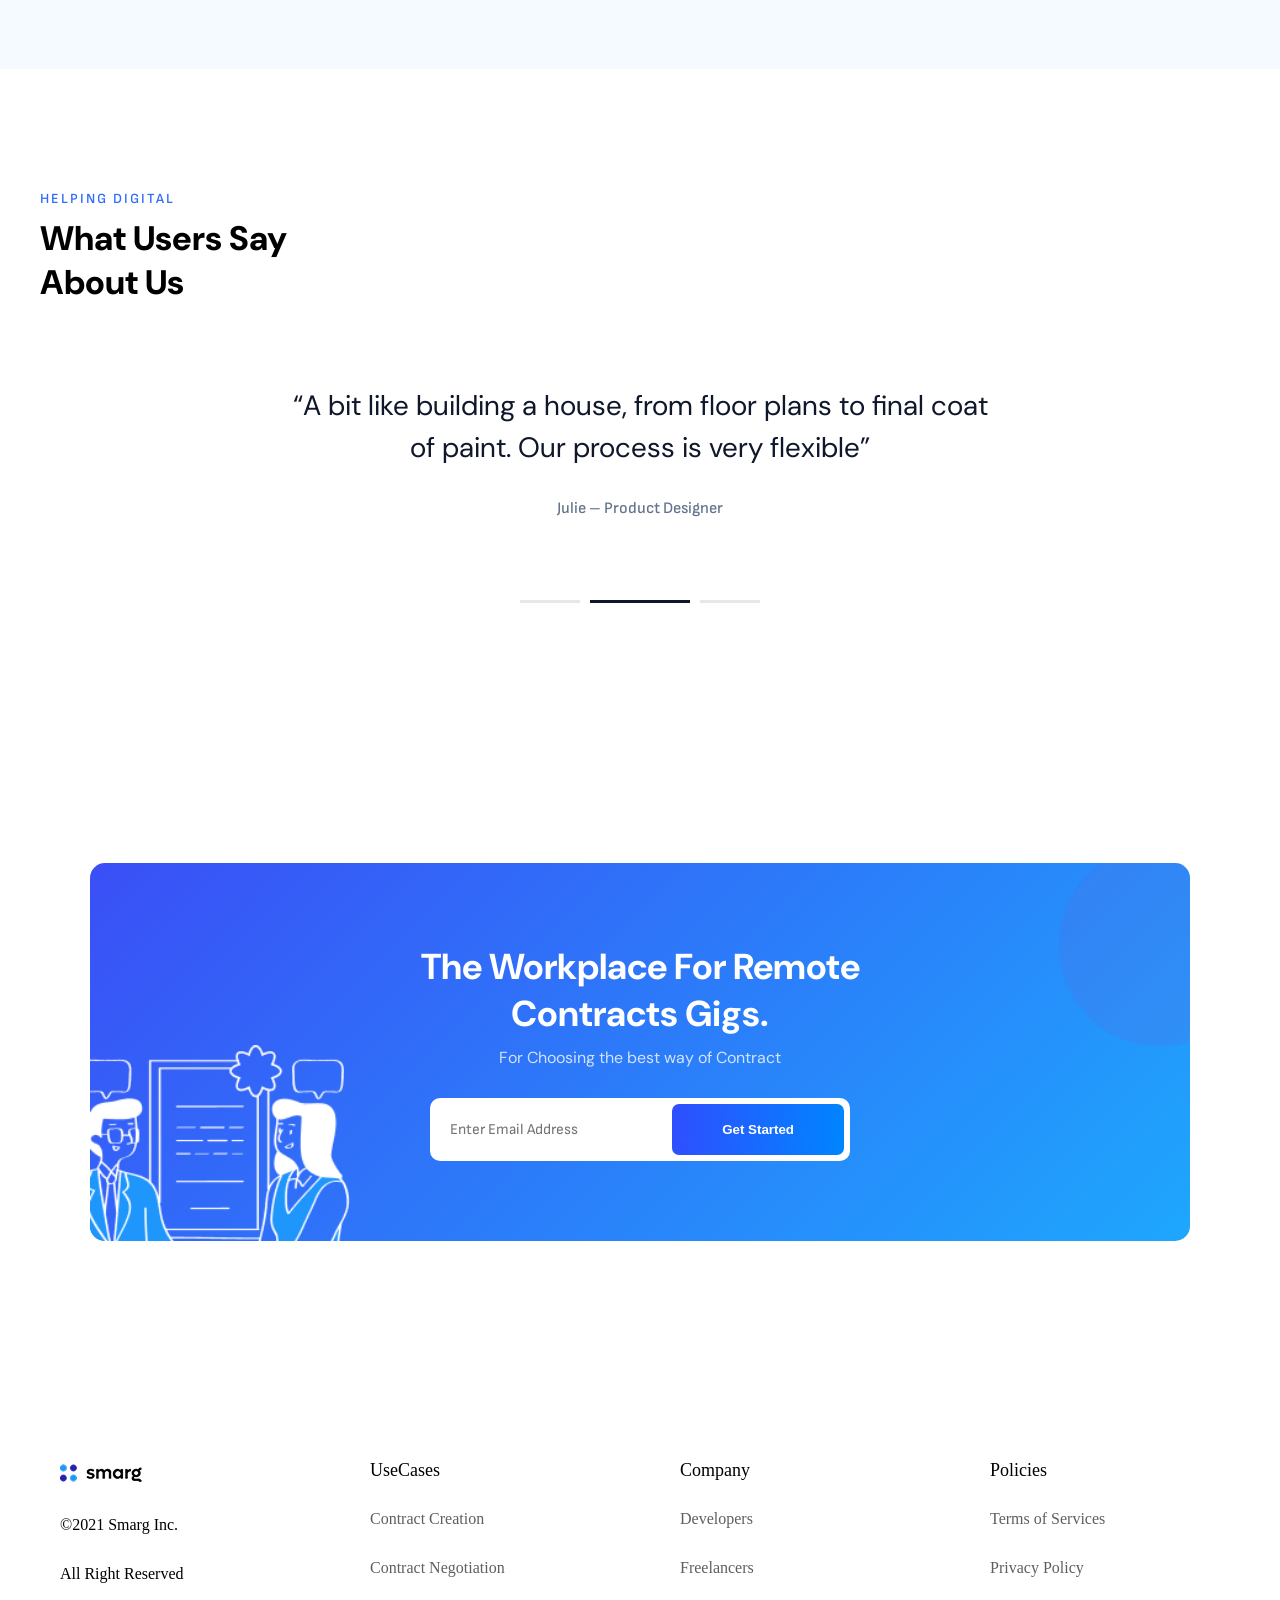
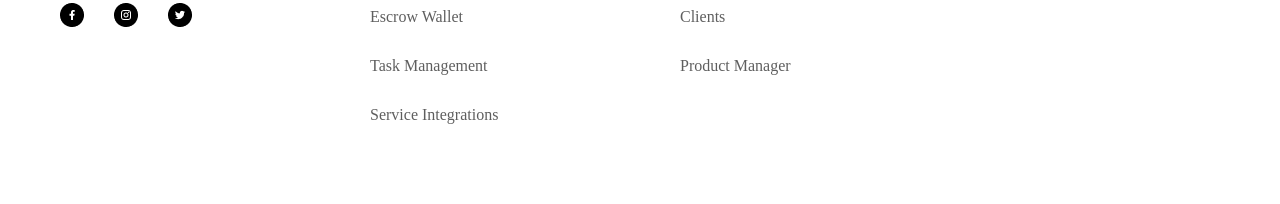
==== commit a02c03f3: "Update index.html" ====
--- a/index.html
+++ b/index.html
@@ -30,7 +30,7 @@
         </nav>
 
         <div class="nav-btn">
-          <a href="#">Sign In</a>
+          <a href="signin.html">Sign In</a>
           <button class="nav-sec">Get Started</button>
         </div>
       </div>
--- a/assets/css/style.css
+++ b/assets/css/style.css
@@ -741,6 +741,258 @@
 
 .policies h2:first-child {
     margin-top: 0;
+}
+
+/* Register Page Section  */
+.register {
+  display: flex;
+  justify-content: space-around;
+  align-items: center;
+  padding: 80px;
+  min-height: 80vh;
+}
+
+.register-left {
+  max-width: 550px;
+}
+
+
+
+.register-left h1 {
+  font-size: 45px;
+  font-weight: 800;
+  margin: 20px 0;
+  line-height: 52.5px;
+  letter-spacing: 0%;
+   font-family: "DM Sans", sans-serif;
+}
+
+.register-left p {
+  color: #666;
+  margin-bottom: 15px;
+  font-family: "Sofia Sans", sans-serif;
+  padding-top: 15px;
+}
+
+.signin a {
+  color: #3b82f6;
+  font-weight: 600;
+  text-decoration: none;
+  transition: transform 0.3s ease, box-shadow 0.3s ease;
+}
+
+.signin a:hover{
+     color:#02004a;
+    cursor: pointer;
+    transform: scale(1.05);
+
+}
+
+.register-right {
+  display: flex;
+  justify-content: center;
+  align-items: center;
+}
+
+.form-box {
+  background: #fff;
+  padding: 50px 45px; 
+  border-radius: 16px;
+  width: 480px; 
+  min-height: 520px; 
+  
+  box-shadow: 0px 0px 7px 0px #0000000D;
+  display: flex;
+  flex-direction: column;
+  justify-content: center;
+  gap: 35px;
+}
+
+.form-box img {
+  display: block;
+  margin: 0 auto;
+}
+
+.form-box h1{
+    text-align: center;
+    font-size: 22px;
+    color: #040403;
+    font-family: "DM Sans", sans-serif;
+}
+
+.form-box p{
+    text-align: center;
+    color: #5A5A5A;
+    font-size: 14px;
+    margin-top: -15px;
+    font-family: "Sofia Sans", sans-serif;
+}
+
+input {
+  width: 100%;
+  padding: 16px 18px; 
+  border-radius: 7px;
+  border: 1px solid #e5e7eb;
+  font-size: 15px;
+  transition: all 0.2s ease;
+  font-family: "Sofia Sans", sans-serif;
+}
+
+input:focus {
+  outline: none;
+  border-color: #3b82f6;
+  box-shadow: 0 0 0 3px rgba(59,130,246,0.15);
+  font-family: "Sofia Sans", sans-serif;
+}
+
+/* input::placeholder{
+    color: #111;
+
+} */
+
+.row {
+  display: flex;
+  gap: 14px;
+}
+
+.password-field {
+  position: relative;
+}
+
+.password-field input {
+    width: 100%;
+  padding-right: 40px;
+}
+
+.toggle-password {
+  position: absolute;
+  right: 12px;
+  top: 50%;
+  transform: translateY(-50%);
+  cursor: pointer;
+  display: flex;
+  align-items: center;
+}
+
+.terms {
+  font-size: 13px;
+  margin: 15px 0;
+  font-family: "Sofia Sans", sans-serif;
+  text-align: center;
+}
+
+.terms a.forgo{
+    color: #2522A7;
+}
+
+.terms a.forgo:hover{
+    color: black;
+}
+
+.terms a {
+  color: black;
+  text-decoration: none;
+  
+}
+
+.terms a:hover{
+    color: #2522A7;
+}
+
+.buttons {
+  display: flex;
+  gap: 12px;
+}
+
+.google-btn {
+  flex: 1;
+  display: flex;
+  gap: 10px;
+  padding: 14px;
+  font-size: 14px;
+  border-radius: 10px;
+  border: 1px solid #2522A7;
+  background: #F9F8FF;
+  cursor: pointer;
+  font-weight: 700;
+  transition: all 0.2s ease;
+  font-family: "Sofia Sans", sans-serif;
+}
+
+.google-btn img{
+    width: 100%;
+    max-width: 18px;
+}
+
+.google-btn:hover {
+  opacity: 0.6;
+  transform: translateY(-1px);
+  box-shadow: 0 8px 20px rgba(59,47,184,0.3);
+}
+
+.signup-btn {
+  flex: 1;
+  padding: 14px;
+  border-radius: 10px;
+  border: none;
+  background: rgba(37, 34, 167, 1);
+  color: #fff;
+  font-weight: 700;
+  cursor: pointer;
+  transition: all 0.2s ease;
+  font-family: "Sofia Sans", sans-serif;
+}
+
+.signup-btn:hover {
+  transform: translateY(-1px);
+  box-shadow: 0 8px 20px rgba(59,47,184,0.3);
+  background: #F9F8FF;
+  color: black;
+}
+
+
+.desktop-only {
+  display: block;
+}
+
+.mobile-only {
+  display: none;
+}
+
+.already p{
+    font-family: "Sofia Sans", sans-serif;
+}
+
+.auth-container {
+  display: flex;
+  justify-content: center;  
+  align-items: center;      
+  min-height: 100vh;       
+  padding: 20px;            
+}
+
+.forgo-links{
+    display: flex;
+    flex-direction: row;
+    justify-content: space-between;
+}
+
+.forgo-links a{
+    text-decoration: none;
+    color: #5A5A5A;
+    font-size: 12px;
+    font-weight: 600;
+    font-family: "Sofia Sans", sans-serif;
+}
+
+.forgo-links span{
+    color: #0c06d1;
+    
+}
+
+.forgo-links span.for{
+    color:#0c06d1;
+    font-weight: 600;
 }
 
 /* Responsiveness */
@@ -862,9 +1114,84 @@
     .footer{
         grid-template-columns: 1fr;
     }
-}
-
-
-
-
-
+
+    .register-left{
+        display: none;
+    }
+    .register {
+    flex-direction: column; /* STACK */
+    align-items: flex-start;
+    padding: 30px 20px;
+    gap: 40px;
+  }
+
+  .register-left {
+    max-width: 100%;
+  }
+
+  .register-left h1 {
+    font-size: 32px;
+    line-height: 40px;
+  }
+
+  .register-right {
+    width: 100%;
+  }
+
+  .form-box {
+    width: 100%;
+    padding: 30px 20px;
+    min-height: auto;
+  }
+
+  .row {
+    flex-direction: column; 
+    gap: 35px;
+  }
+
+  .google-btn{
+    justify-content: center;
+    color: black;
+  }
+
+  .google-btn:hover{
+    background-color: black;
+    color: white;
+  }
+
+  .signup-btn:hover{
+    color: white;
+    background-color: black;
+  }
+
+  .buttons {
+    flex-direction: column;
+  }
+  .desktop-only {
+    display: none;
+  }
+
+  .mobile-only {
+    display: block;
+    text-align: center;
+  }
+}
+
+/* Tablet Responsiveness  */
+@media (max-width: 768px) {
+.register-left{
+    display: none;
+}
+.desktop-only {
+    display: none;
+  }
+
+  .mobile-only {
+    display: block;
+    text-align: center;
+  }
+}
+
+
+
+
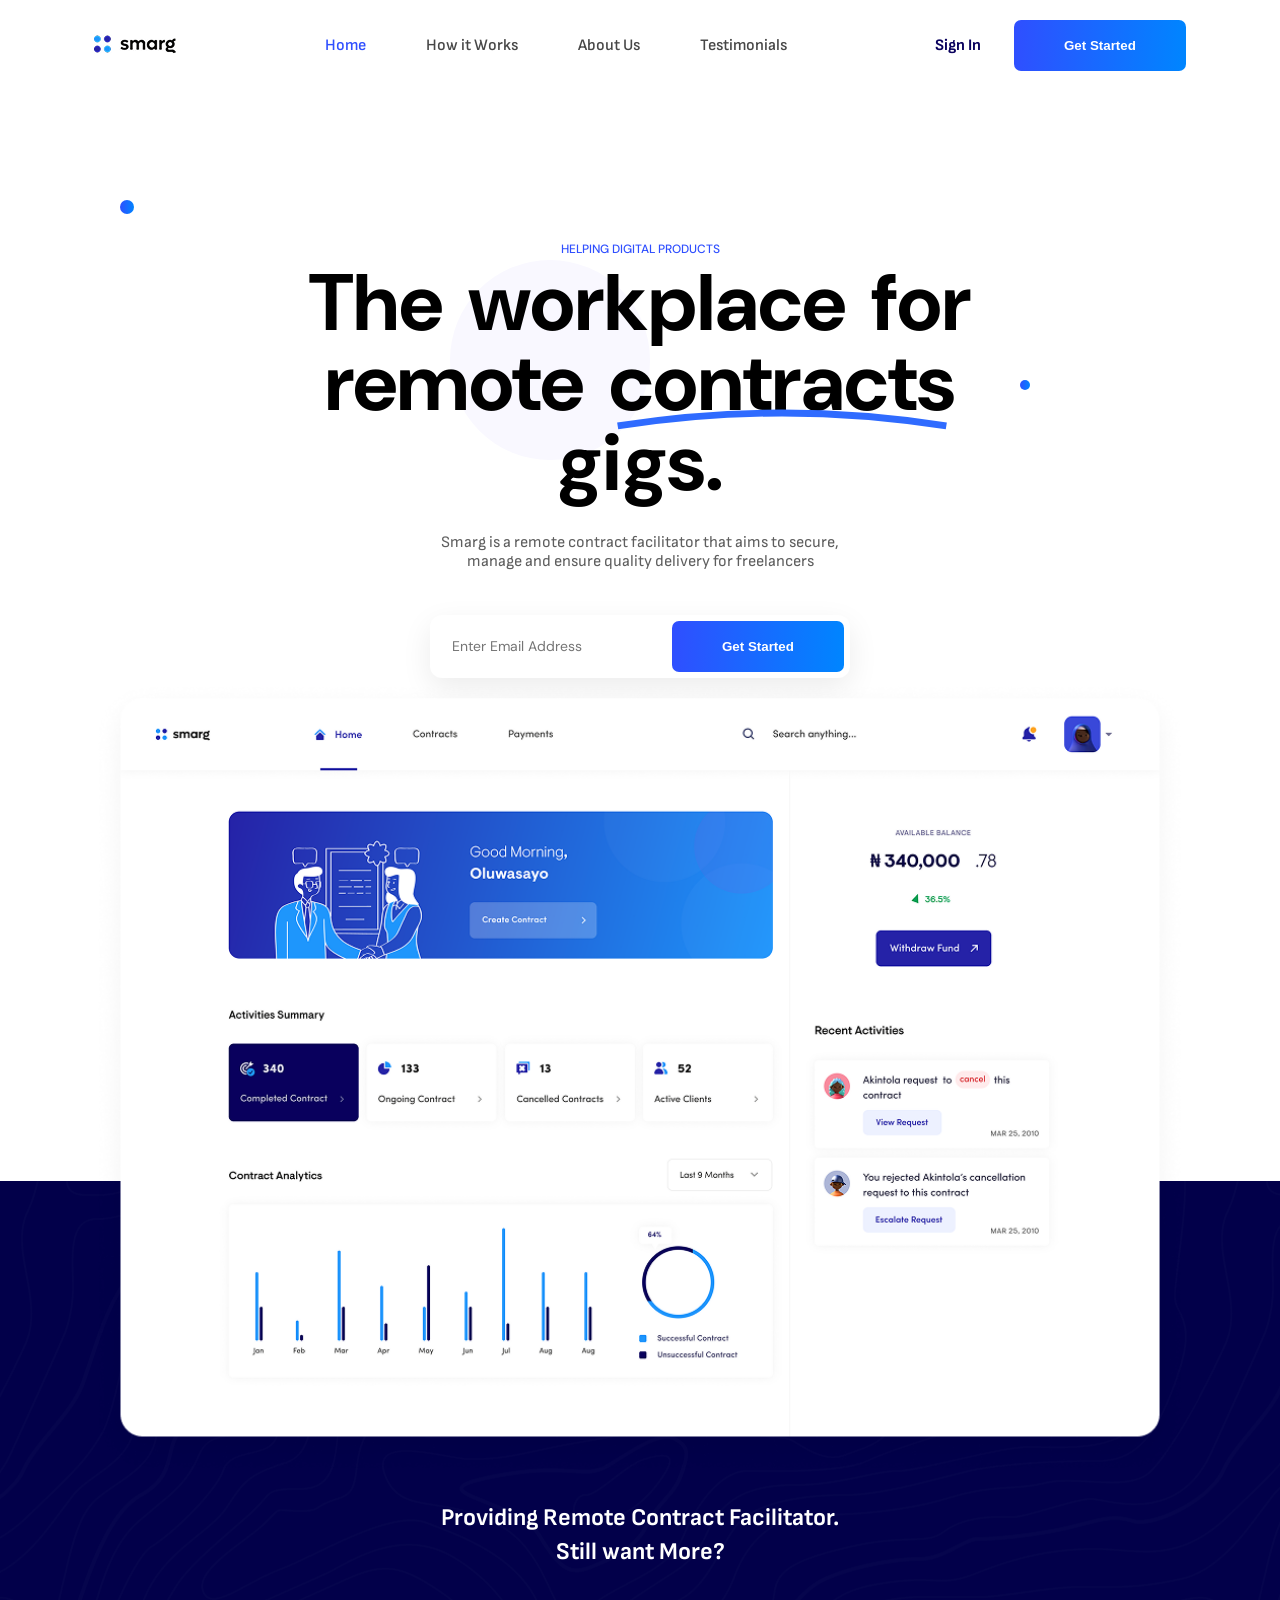
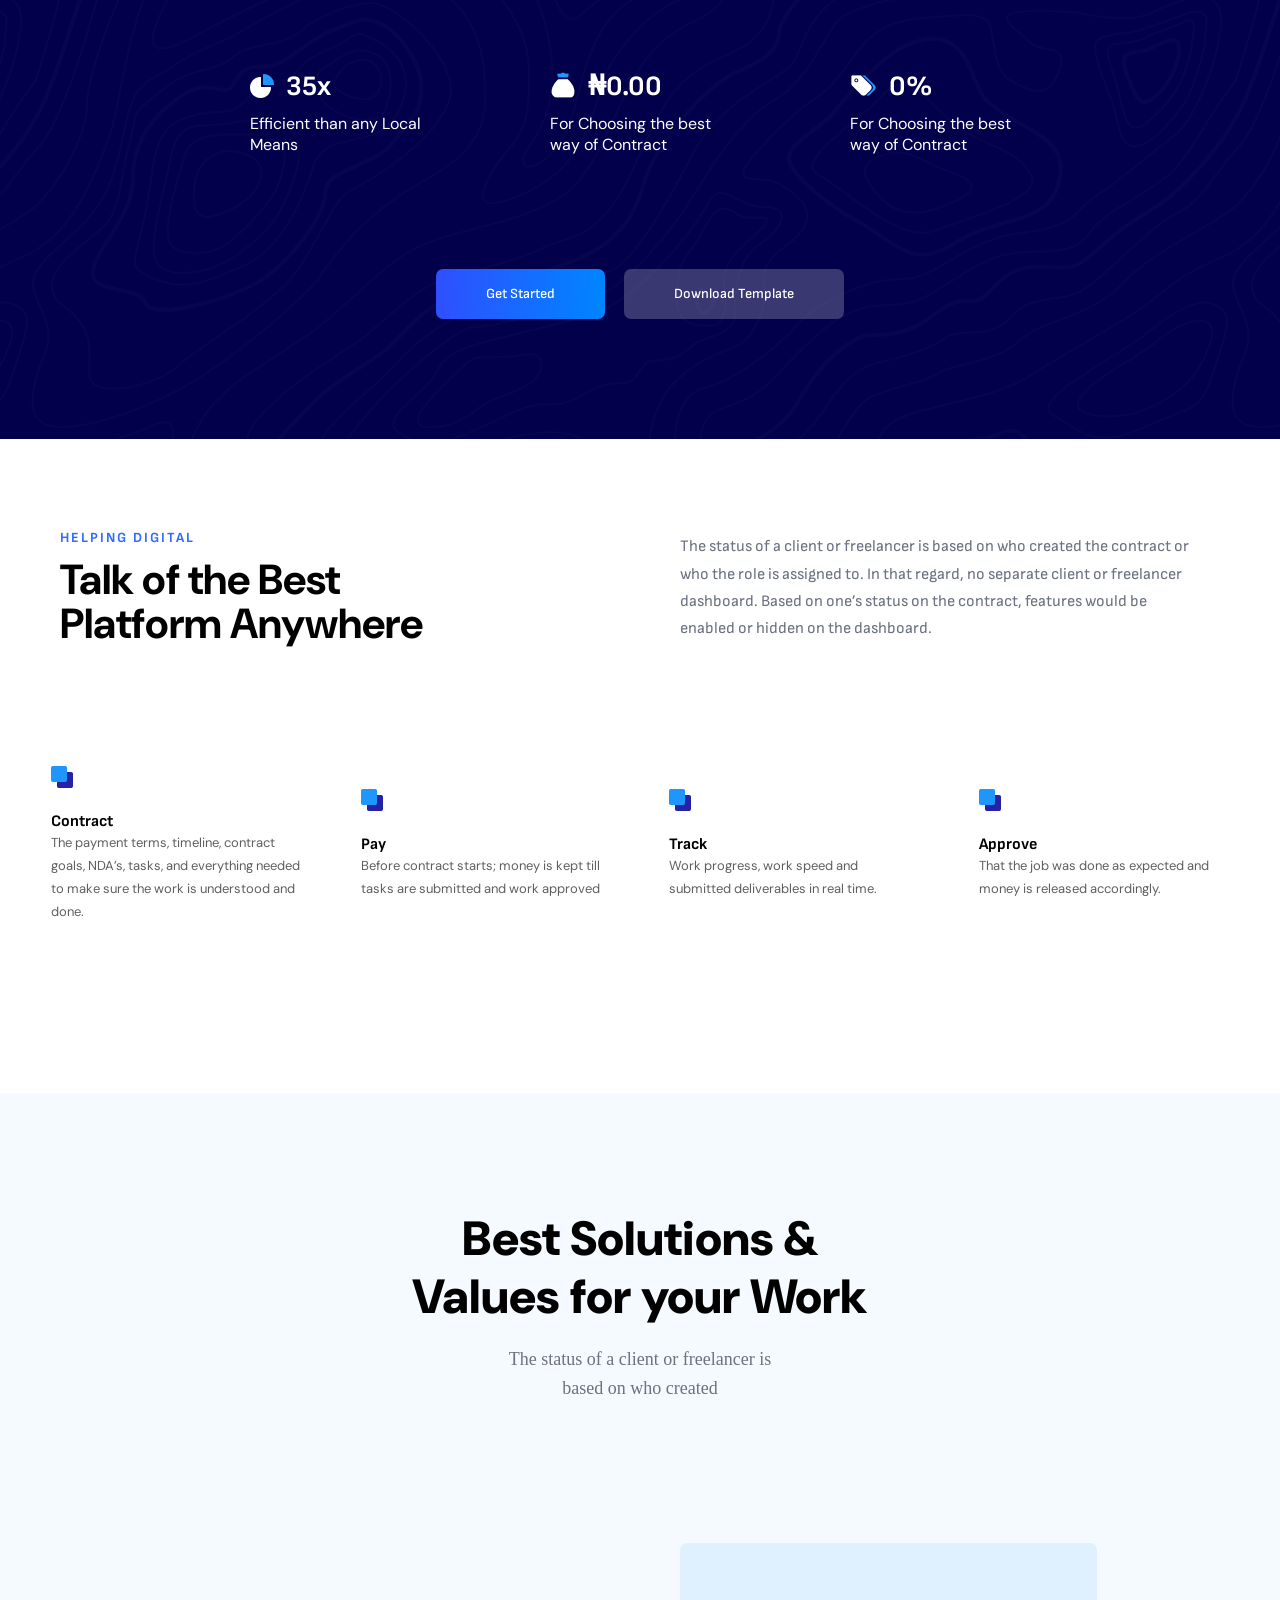
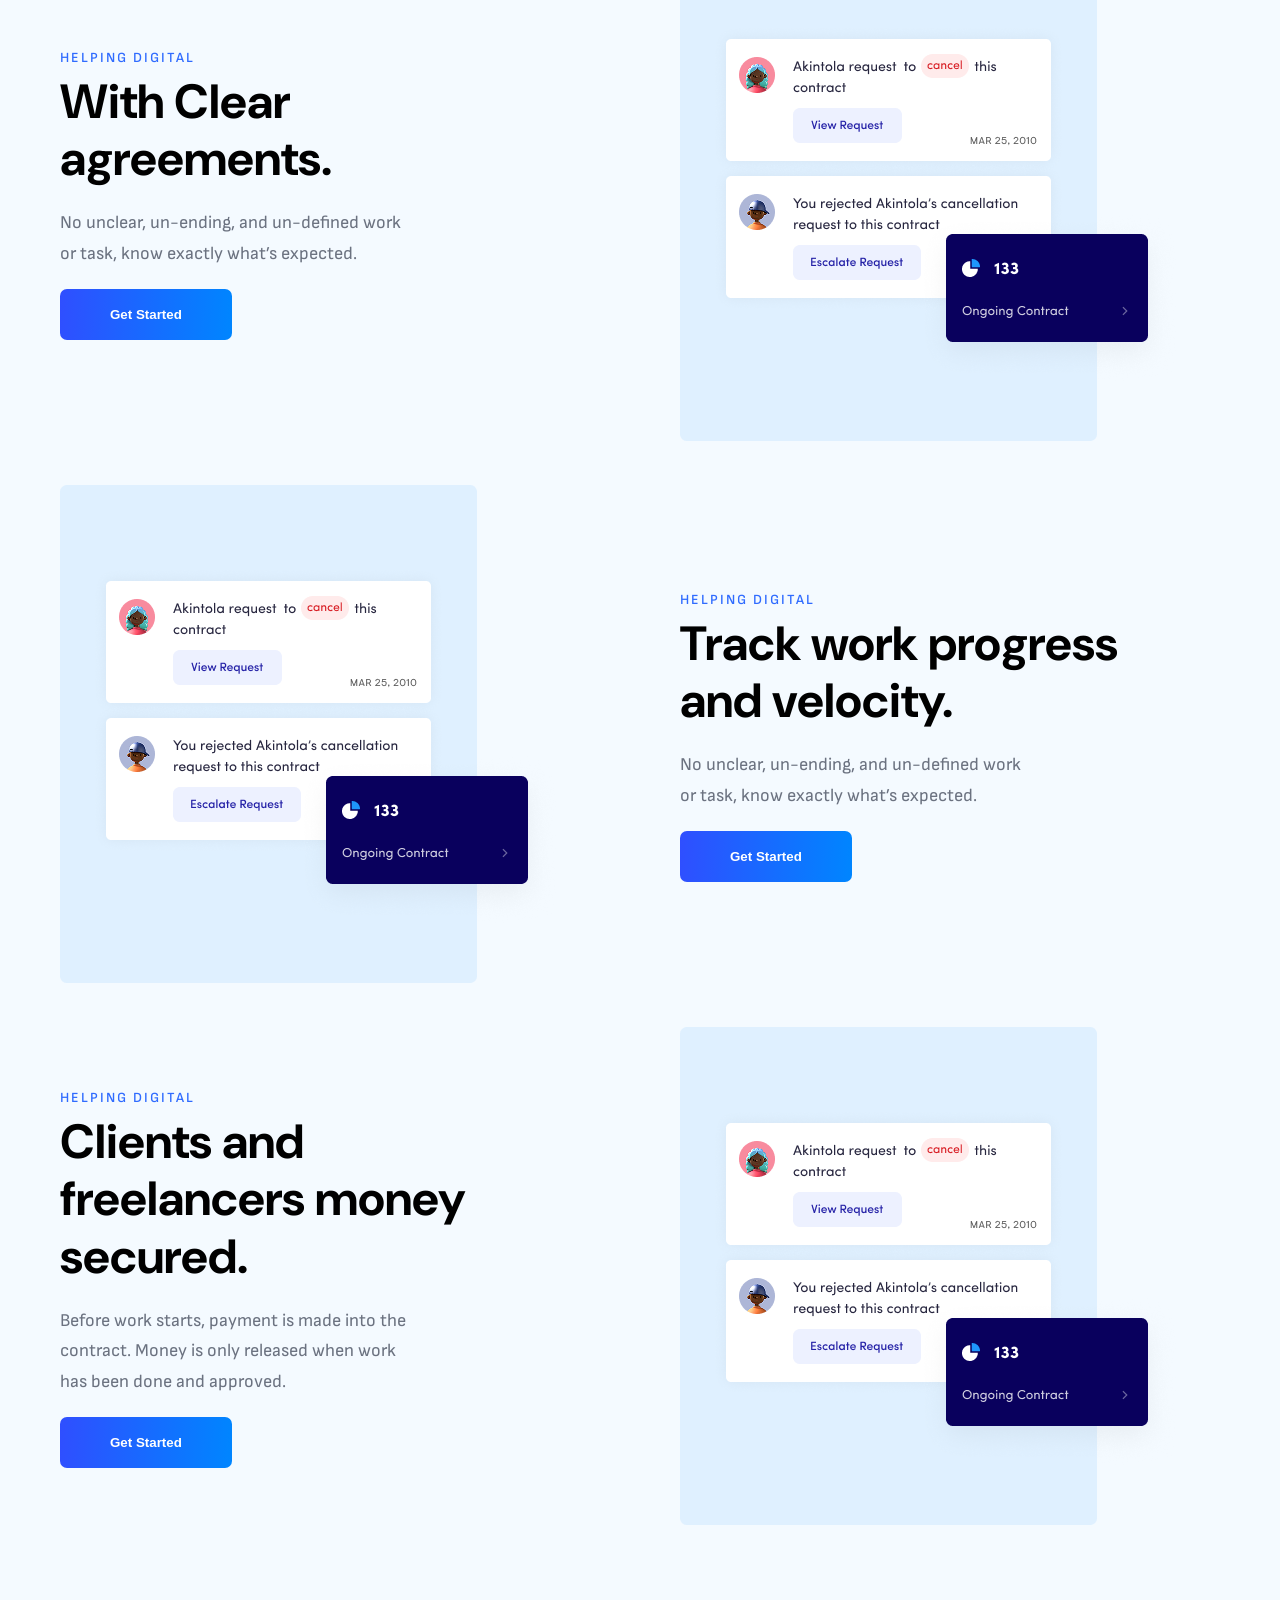
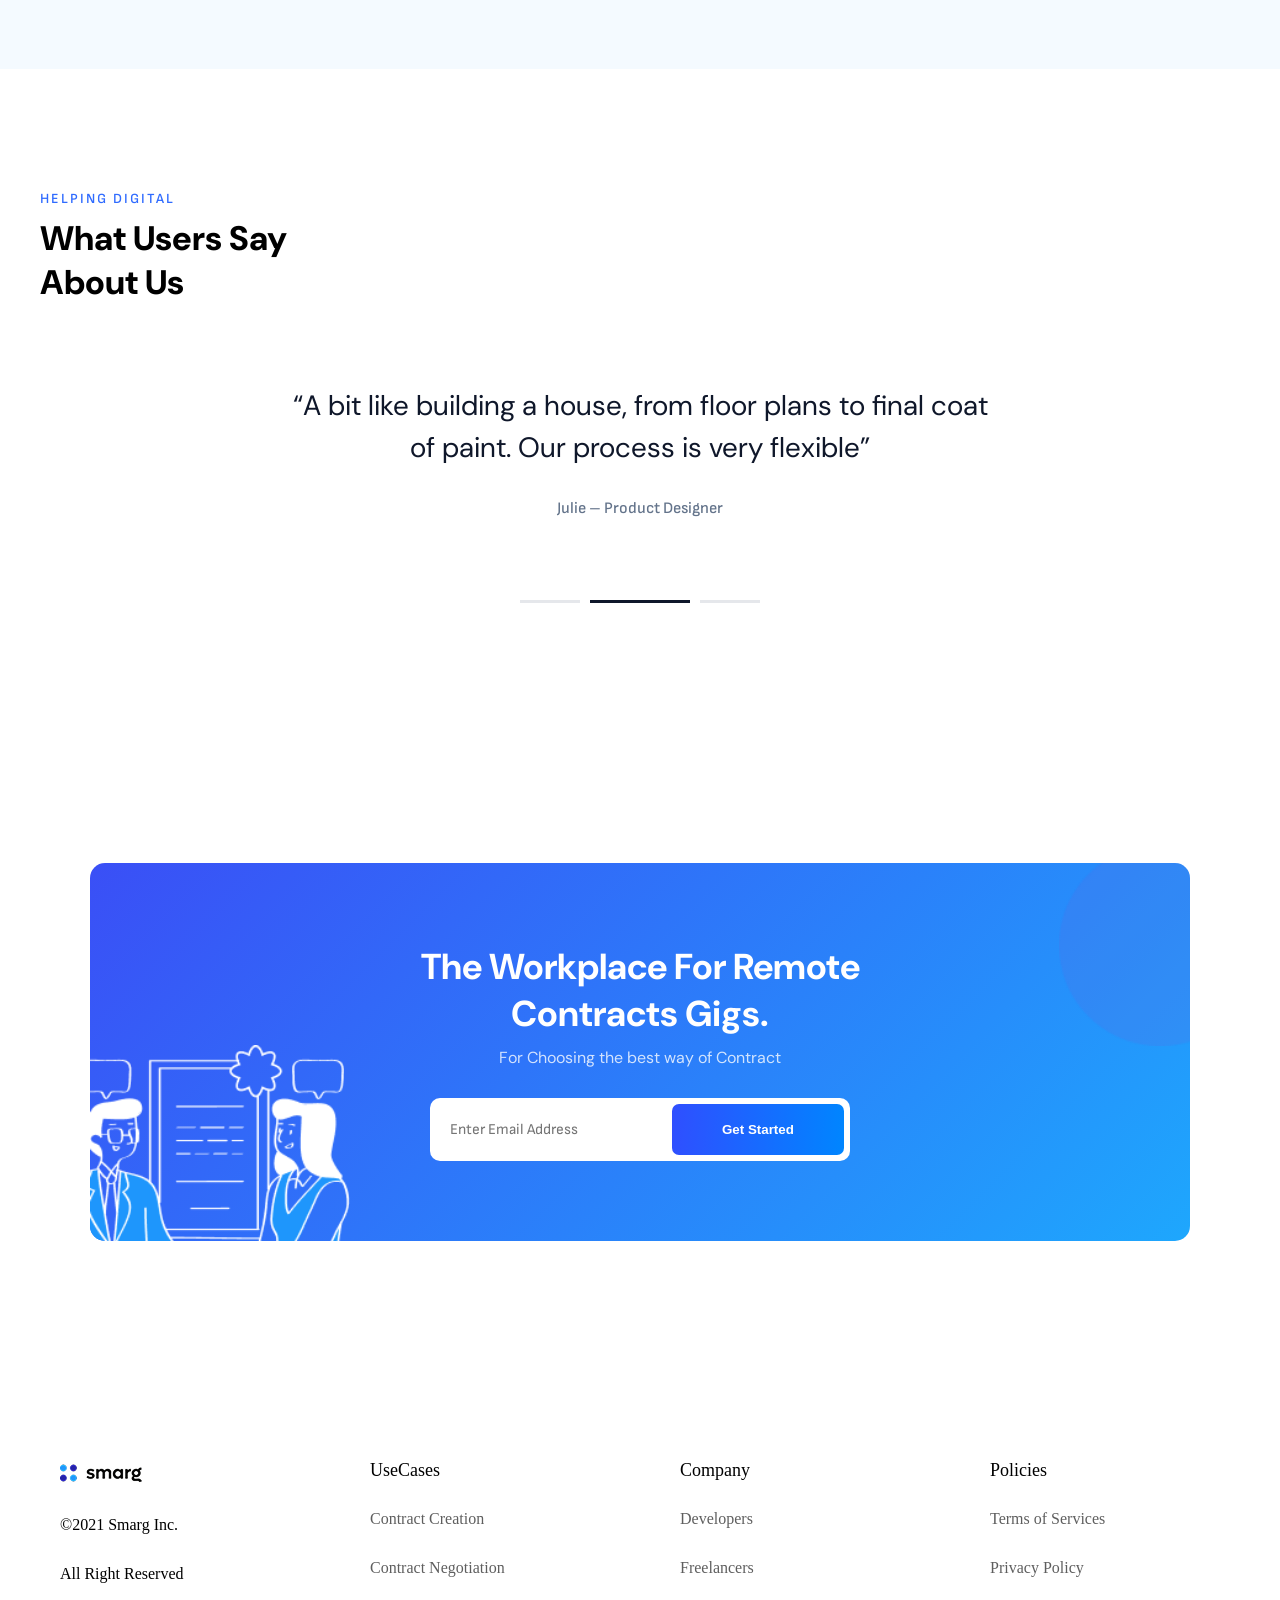
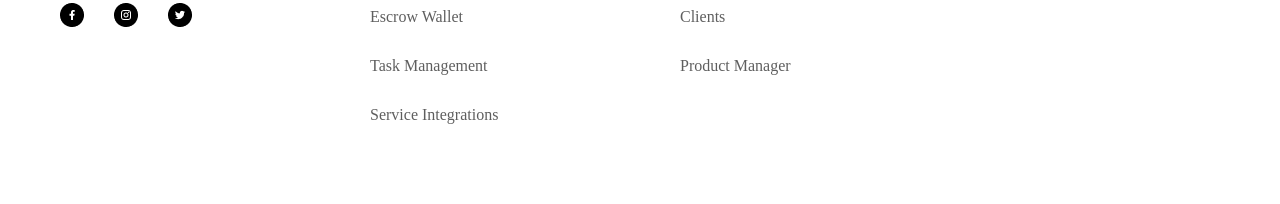
==== commit b2543baf: "Update index.html" ====
--- a/index.html
+++ b/index.html
@@ -35,6 +35,7 @@
         </div>
       </div>
     </section>
+    <!-- <test changes></test> -->
 
     <!-- Hero Section  -->
     <section class="hero">
--- a/assets/css/style.css
+++ b/assets/css/style.css
@@ -490,10 +490,11 @@
 
 .about2{
   width: 100%;
+  max-width: 1200px;
   height: auto;
   display: block;
   padding: 20px;
-
+  margin: 0 auto;
 }
 
 /* Testimonial Section  */
@@ -901,13 +902,17 @@
 
 .buttons {
   display: flex;
+  flex-direction: column; /* THIS is key */
   gap: 12px;
 }
 
 .google-btn {
-  flex: 1;
   display: flex;
+  align-items: center;
+  justify-content: center; 
   gap: 10px;
+
+  width: 100%;
   padding: 14px;
   font-size: 14px;
   border-radius: 10px;
@@ -915,13 +920,19 @@
   background: #F9F8FF;
   cursor: pointer;
   font-weight: 700;
-  transition: all 0.2s ease;
   font-family: "Sofia Sans", sans-serif;
 }
 
-.google-btn img{
-    width: 100%;
-    max-width: 18px;
+.google-btn img {
+  width: 18px;
+  height: 18px;
+  display: inline-block;
+  margin: 0; 
+}
+
+.google-btn span {
+  display: inline-block;
+  white-space: nowrap;
 }
 
 .google-btn:hover {
@@ -948,6 +959,7 @@
   box-shadow: 0 8px 20px rgba(59,47,184,0.3);
   background: #F9F8FF;
   color: black;
+  border: 2px solid #0085FF;
 }
 
 
@@ -1048,9 +1060,25 @@
         display: none;
     }
 
+    .hero{
+        margin-top: 70px;
+    }
+
     .hero h1{
         font-size: 48px;
         padding: 20px;
+    }
+
+    .hero-btn{
+        padding: 13px;
+    }
+
+    .bubble1{
+        top: 100px
+    }
+
+    .bubble2{
+        top: 450px;
     }
     .features{
         padding-top: 100px;
@@ -1162,6 +1190,7 @@
   .signup-btn:hover{
     color: white;
     background-color: black;
+    /* border: 2px solid #0085FF; */
   }
 
   .buttons {
@@ -1191,7 +1220,3 @@
     text-align: center;
   }
 }
-
-
-
-
